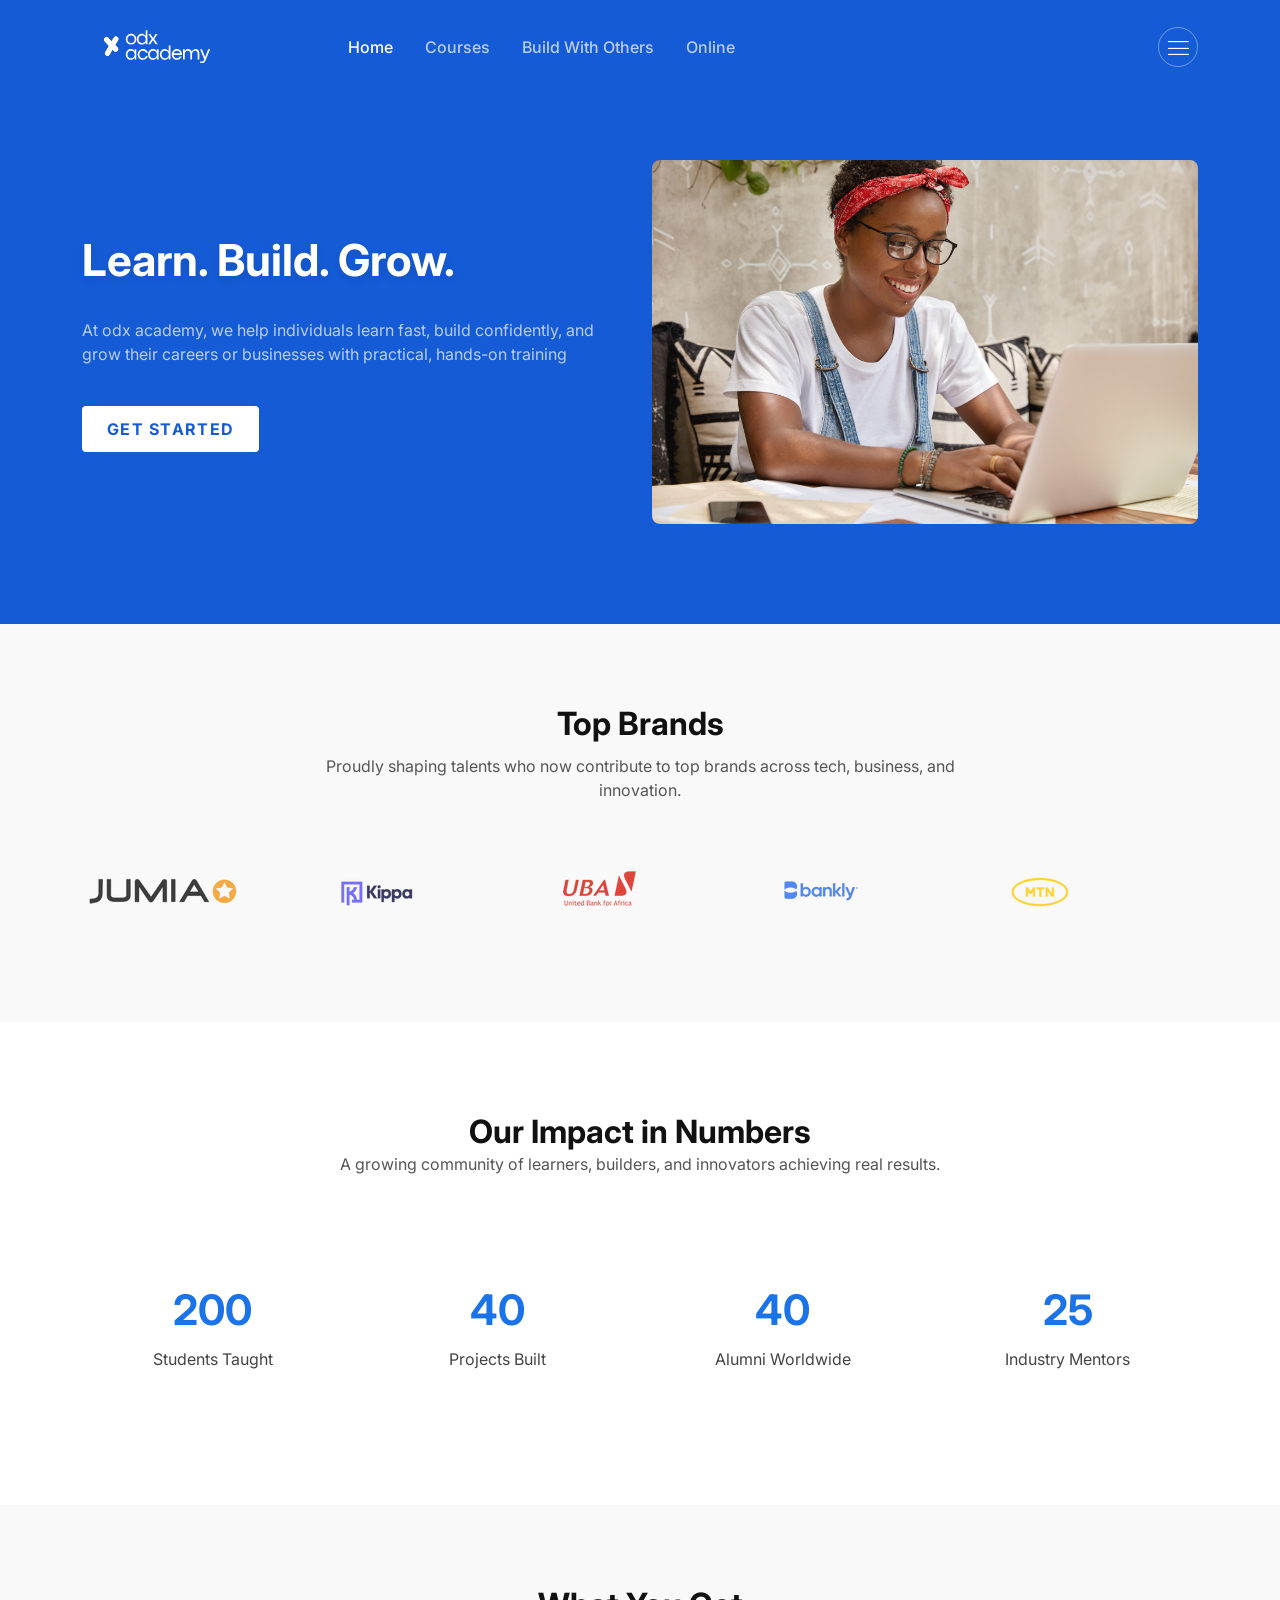
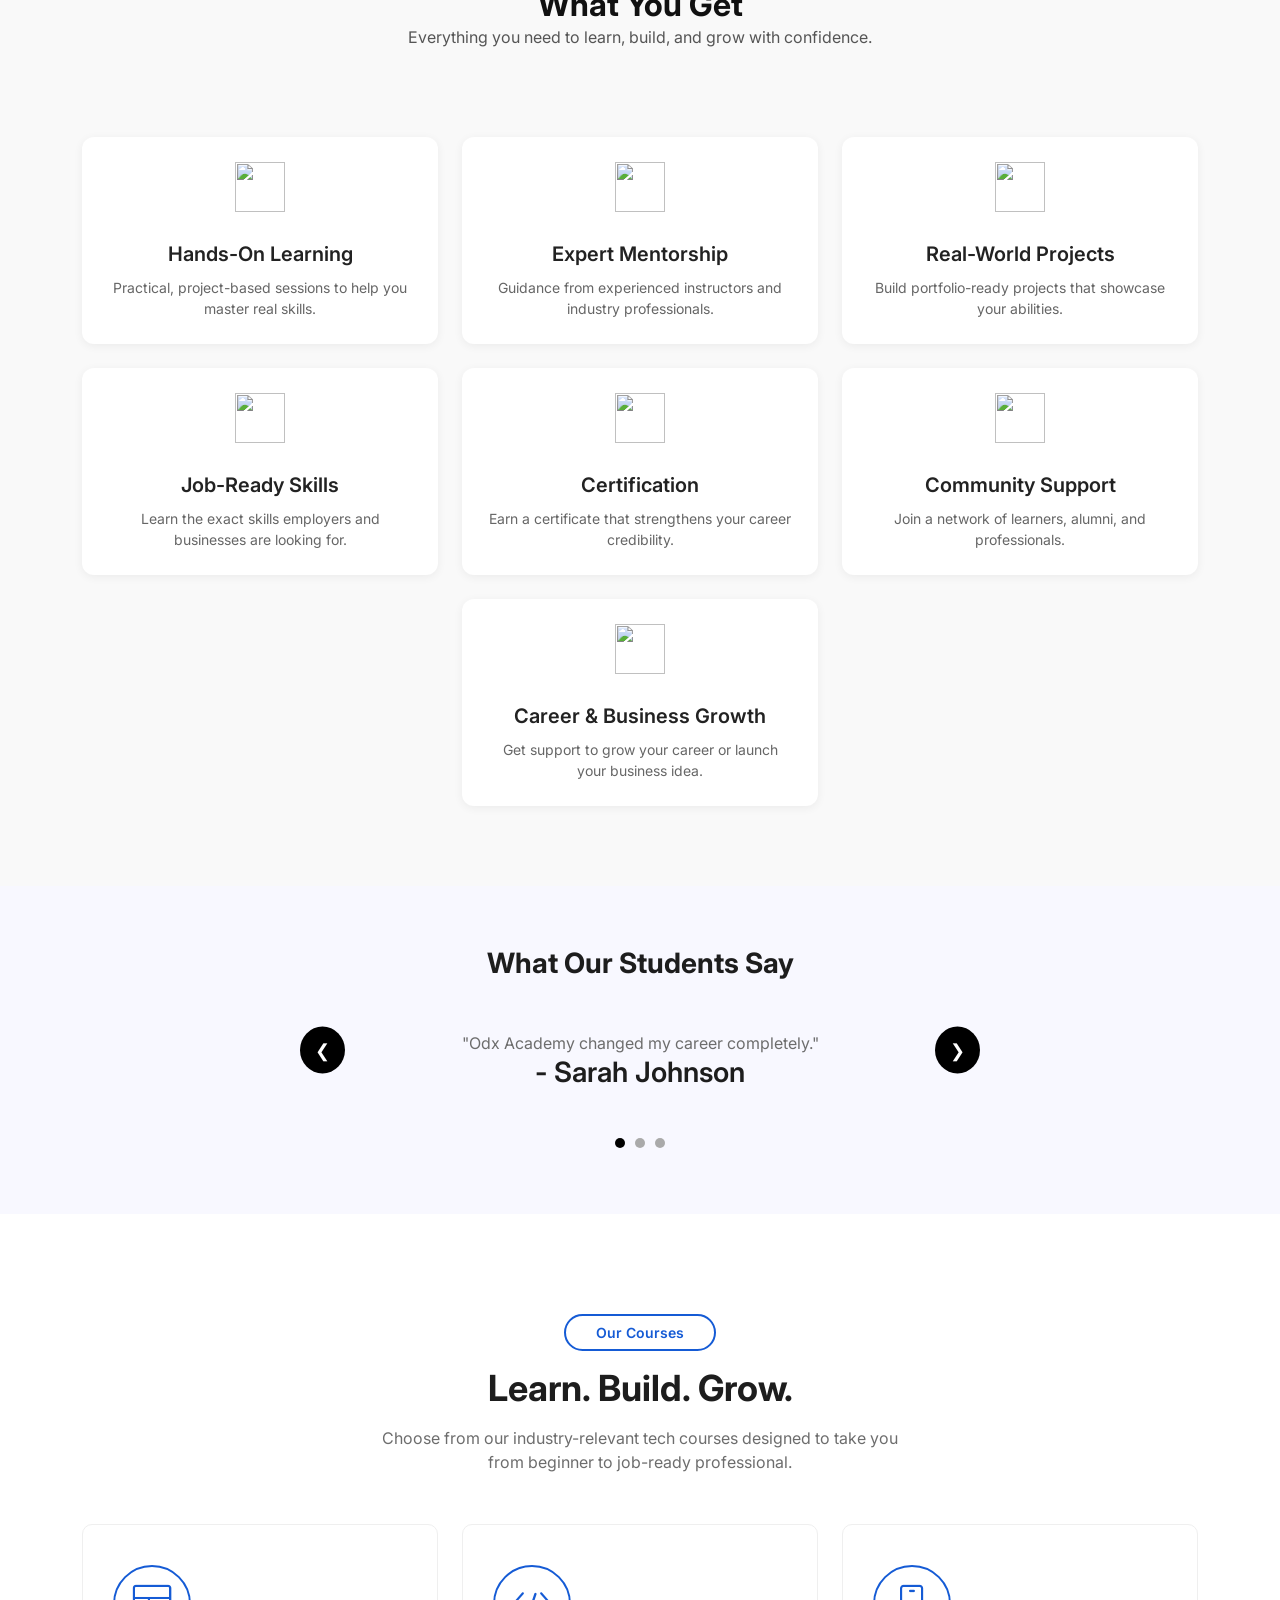
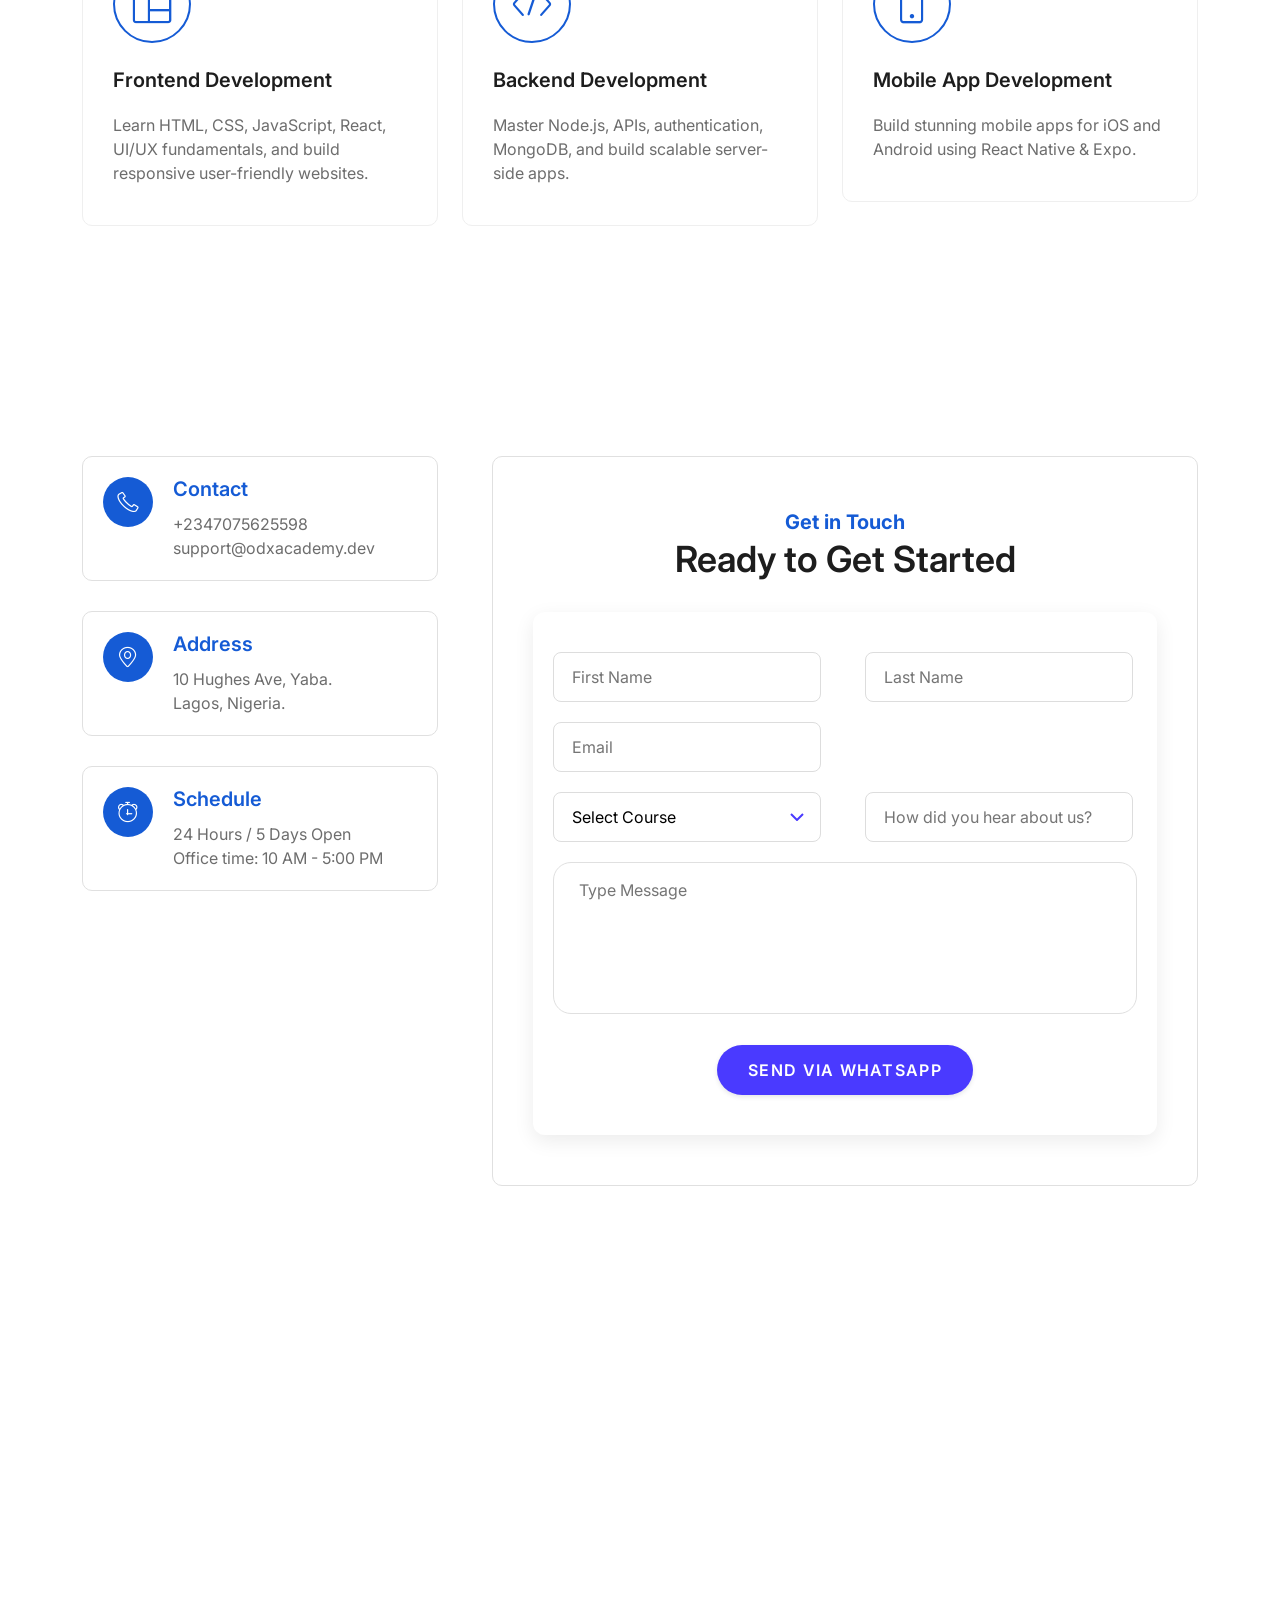
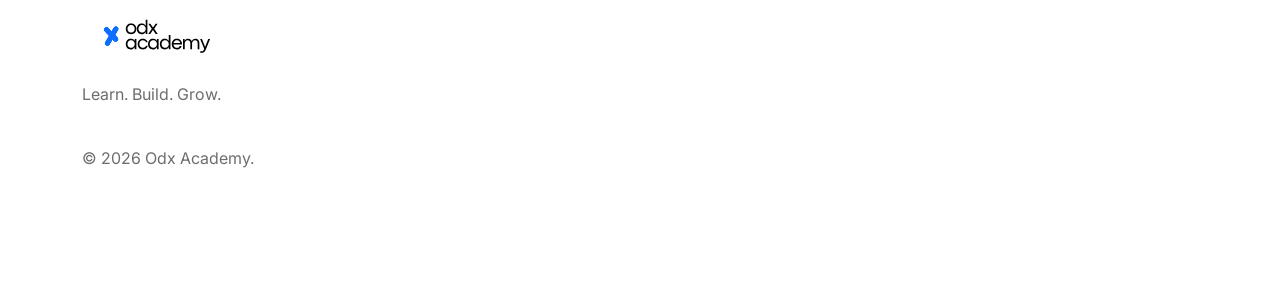
==== index.html @ 71c60cd0 "first" ====
<!DOCTYPE html>
<html lang="en">

<head>
  <!--====== Required meta tags ======-->
  <meta charset="utf-8" />
  <meta http-equiv="x-ua-compatible" content="ie=edge" />
  <meta name="description" content="" />
  <meta name="viewport" content="width=device-width, initial-scale=1, shrink-to-fit=no" />

  <!--====== Title ======-->
  <title>Odx Academy</title>

  <!--====== Favicon Icon ======-->
  <link rel="shortcut icon" href="./assets//images/favicon.svg" type="image/svg" />

  <!--====== Bootstrap css ======-->
  <link rel="stylesheet" href="assets/css/bootstrap.min.css" />

  <!--====== Line Icons css ======-->
  <link rel="stylesheet" href="assets/css/lineicons.css" />

  <!--====== Tiny Slider css ======-->
  <link rel="stylesheet" href="assets/css/tiny-slider.css" />

  <!--====== gLightBox css ======-->
  <link rel="stylesheet" href="assets/css/glightbox.min.css" />

  <link rel="stylesheet" href="style.css" />
    <link rel="stylesheet" href="styletwo.css" />
</head>

<body>

  <!--====== NAVBAR NINE PART START ======-->

  <section class="navbar-area navbar-nine">
    <div class="container">
      <div class="row">
        <div class="col-lg-12">
          <nav class="navbar navbar-expand-lg">
            <a class="navbar-brand" href="index.html">
              <img src="assets/images/white-logo6.svg" alt="Logo" />
            </a>
            <button class="navbar-toggler" type="button" data-bs-toggle="collapse" data-bs-target="#navbarNine"
              aria-controls="navbarNine" aria-expanded="false" aria-label="Toggle navigation">
              <span class="toggler-icon"></span>
              <span class="toggler-icon"></span>
              <span class="toggler-icon"></span>
            </button>

            <div class="collapse navbar-collapse sub-menu-bar" id="navbarNine">
              <ul class="navbar-nav me-auto">
                <li class="nav-item">
                  <a class="page-scroll active" href="#hero-area">Home</a>
                </li>
                <li class="nav-item">
                  <a class="page-scroll" href="#courses">Courses</a>
                </li>

                <li class="nav-item">
                      <a class="single-services link-box" href="buildwithothers.html">Build With Others</a>
                </li>
                <li class="nav-item">
                  <a class="single-services link-box" href="online.html">Online</a>
                </li>
              </ul>
            </div>

            <div class="navbar-btn d-none d-lg-inline-block">
              <a class="menu-bar" href="#side-menu-left"><i class="lni lni-menu"></i></a>
            </div>
          </nav>
          <!-- navbar -->
        </div>
      </div>
      <!-- row -->
    </div>
    <!-- container -->
  </section>

  <!--====== NAVBAR NINE PART ENDS ======-->

  <!--====== SIDEBAR PART START ======-->

  <div class="sidebar-left">
    <div class="sidebar-close">
      <a class="close" href="#close"><i class="lni lni-close"></i></a>
    </div>
    <div class="sidebar-content">
      <div class="sidebar-logo">
        <a href="index.html"><img src="assets/images/academy.svg" alt="Logo" /></a>
      </div>
      <p class="text">At odx academy, we help individuals learn fast, build confidently, and grow their careers or businesses with practical, hands-on training.</p>
      <!-- logo -->
      <div class="sidebar-menu">
        <h5 class="menu-title">Quick Links</h5>
        <ul>
          <li><a href="online.html">Online</a></li>
          <li><a href="#courses">Courses</a></li>
          <li><a href="#contact">Contact Us</a></li>
        </ul>
      </div>
      <!-- menu -->
      <div class="sidebar-social align-items-center justify-content-center">
        <h5 class="social-title">Follow Us On</h5>
        <ul>
          <li>
            <a href="javascript:void(0)"><i class="lni lni-facebook-filled"></i></a>
          </li>
          <li>
            <a href="javascript:void(0)"><i class="lni lni-twitter-original"></i></a>
          </li>
          <li>
            <a href="javascript:void(0)"><i class="lni lni-linkedin-original"></i></a>
          </li>
          <li>
            <a href="javascript:void(0)"><i class="lni lni-youtube"></i></a>
          </li>
        </ul>
      </div>
      <!-- sidebar social -->
    </div>
    <!-- content -->
  </div>
  <div class="overlay-left"></div>

  <!--====== SIDEBAR PART ENDS ======-->

  <!-- Start header Area -->
  <section id="hero-area" class="header-area header-eight">
    <div class="container">
      <div class="row align-items-center">
        <div class="col-lg-6 col-md-12 col-12">
          <div class="header-content">
            <h1>Learn. Build. Grow.</h1>
            <p>
           At odx academy, we help individuals learn fast, build confidently, and grow their careers or businesses with practical, hands-on training
            </p>
            <div class="button">
              <a href="#contact" class="btn primary-btn">Get Started</a>
            </div>
          </div>
        </div>
        <div class="col-lg-6 col-md-12 col-12">
          <div class="header-image">
            <img src="assets/images/header/hero-image.jpg" alt="#" />
          </div>
        </div>
      </div>
    </div>
  </section>
  <!-- End header Area -->

  <!-- Start Companies Section -->
<section id="companies" class="companies-section">
  <div class="container">
    <div class="row justify-content-center">
      <div class="col-xxl-6 col-xl-7 col-lg-8 col-md-9 text-center">
        <h2 class="companies-title">Top Brands</h2>
        <p class="companies-sub">
          Proudly shaping talents who now contribute to top brands across tech, business, and innovation.
        </p>
      </div>
    </div>

    <!-- Logo Slider -->
    <div class="logo-slider">
      <div class="logos-track">
        <img src="/assets/images/brandslogo/JumiaLogo.png" alt="Company 1" />
        <img src="/assets/images/brandslogo/kippapay.png" alt="Company 2" />
        <img src="/assets/images/brandslogo/ubaLogo.png" alt="Company 3" />
        <img src="/assets/images/brandslogo/BanklyLogo.png" alt="Company 4" />
        <img src="/assets/images/brandslogo/mtnLogo.png" alt="Company 5" />
        <img src="/assets/images/brandslogo/shuttlersLogo.png" alt="Company 6" />
        <img src="/assets/images/brandslogo/wakanowLogo.png" alt="Company 7" />

        <!-- Duplicate logos for smooth infinite scrolling -->
        <img src="/assets/images/brandslogo/JumiaLogo.png" alt="Company 1" />
        <img src="/assets/images/brandslogo/kippapay.png" alt="Company 2" />
        <img src="/assets/images/brandslogo/ubaLogo.png" alt="Company 3" />
        <img src="/assets/images/brandslogo/BanklyLogo.png" alt="Company 4" />
        <img src="/assets/images/brandslogo/mtnLogo.png" alt="Company 5" />
        <img src="/assets/images/brandslogo/shuttlersLogo.png" alt="Company 6" />
        <img src="/assets/images/brandslogo/wakanowLogo.png" alt="Company 7" />
      </div>
    </div>
  </div>
</section>
<!-- End Companies Section -->

<!-- Start Statistics Section -->
<section id="statistics" class="stats-section">
  <div class="container">
    <div class="row justify-content-center text-center mb-5">
      <div class="col-lg-8">
        <h2 class="stats-title">Our Impact in Numbers</h2>
        <p class="stats-subtitle">
          A growing community of learners, builders, and innovators achieving real results.
        </p>
      </div>
    </div>

    <div class="row text-center">
      
      <!-- Stat 1 -->
      <div class="col-md-3 col-6 mb-4">
        <div class="stat-box">
          <h3 class="counter" data-target="500">0</h3>
          <p>Students Taught</p>
        </div>
      </div>

      <!-- Stat 2 -->
      <div class="col-md-3 col-6 mb-4">
        <div class="stat-box">
          <h3 class="counter" data-target="80">0</h3>
          <p>Projects Built</p>
        </div>
      </div>

      <!-- Stat 3 -->
      <div class="col-md-3 col-6 mb-4">
        <div class="stat-box">
          <h3 class="counter" data-target="40">0</h3>
          <p>Alumni Worldwide</p>
        </div>
      </div>

      <!-- Stat 4 -->
      <div class="col-md-3 col-6 mb-4">
        <div class="stat-box">
          <h3 class="counter" data-target="25">0</h3>
          <p>Industry Mentors</p>
        </div>
      </div>

    </div>
  </div>
</section>
<!-- End Statistics Section -->



<!-- Start What You Get Section -->
<section id="what-you-get" class="benefits-section">
  <div class="container">
    
    <div class="row text-center mb-5">
      <div class="col-lg-8 mx-auto">
        <h2 class="benefits-title">What You Get</h2>
        <p class="benefits-subtitle">
          Everything you need to learn, build, and grow with confidence.
        </p>
      </div>
    </div>

    <div class="row g-4">

      <!-- Feature 1 -->
      <div class="col-md-6 col-lg-4">
        <div class="benefit-box">
          <span class="benefit-icon">
            <!-- Hands-On Learning Icon -->
            <img src="https://cdn-icons-png.flaticon.com/512/992/992700.png" alt="">
          </span>
          <h4>Hands-On Learning</h4>
          <p>Practical, project-based sessions to help you master real skills.</p>
        </div>
      </div>

      <!-- Feature 2 -->
      <div class="col-md-6 col-lg-4">
        <div class="benefit-box">
          <span class="benefit-icon">
            <!-- Expert Mentorship Icon -->
            <img src="https://cdn-icons-png.flaticon.com/512/2995/2995620.png" alt="">
          </span>
          <h4>Expert Mentorship</h4>
          <p>Guidance from experienced instructors and industry professionals.</p>
        </div>
      </div>

      <!-- Feature 3 -->
      <div class="col-md-6 col-lg-4">
        <div class="benefit-box">
          <span class="benefit-icon">
            <!-- Real-World Projects Icon -->
            <img src="https://cdn-icons-png.flaticon.com/512/1828/1828919.png" alt="">
          </span>
          <h4>Real-World Projects</h4>
          <p>Build portfolio-ready projects that showcase your abilities.</p>
        </div>
      </div>

      <!-- Feature 4 -->
      <div class="col-md-6 col-lg-4">
        <div class="benefit-box">
          <span class="benefit-icon">
            <!-- Job-Ready Skills Icon -->
            <img src="https://cdn-icons-png.flaticon.com/512/190/190411.png" alt="">
          </span>
          <h4>Job-Ready Skills</h4>
          <p>Learn the exact skills employers and businesses are looking for.</p>
        </div>
      </div>

      <!-- Feature 5 -->
      <div class="col-md-6 col-lg-4">
        <div class="benefit-box">
          <span class="benefit-icon">
            <!-- Certification Icon -->
            <img src="https://cdn-icons-png.flaticon.com/512/1828/1828640.png" alt="">
          </span>
          <h4>Certification</h4>
          <p>Earn a certificate that strengthens your career credibility.</p>
        </div>
      </div>

      <!-- Feature 6 -->
      <div class="col-md-6 col-lg-4">
        <div class="benefit-box">
          <span class="benefit-icon">
            <!-- Community Icon -->
            <img src="https://cdn-icons-png.flaticon.com/512/456/456212.png" alt="">
          </span>
          <h4>Community Support</h4>
          <p>Join a network of learners, alumni, and professionals.</p>
        </div>
      </div>

      <!-- Feature 7 -->
      <div class="col-md-6 col-lg-4 mx-auto">
        <div class="benefit-box">
          <span class="benefit-icon">
            <!-- Career Growth Icon -->
            <img src="https://cdn-icons-png.flaticon.com/512/3135/3135715.png" alt="">
          </span>
          <h4>Career & Business Growth</h4>
          <p>Get support to grow your career or launch your business idea.</p>
        </div>
      </div>

    </div>
  </div>
</section>
<!-- End What You Get Section -->


 <!-- your testimonial slider -->
  <section class="testimonials">
    <h2 class="title">What Our Students Say</h2>

    <div class="slider-container">
      <button class="prev">&#10094;</button>

      <div class="slider">
        <div class="slide active">
          <p>"Odx Academy changed my career completely."</p>
          <h3>- Sarah Johnson</h3>
        </div>

        <div class="slide">
          <p>"The mentorship and projects were the best part."</p>
          <h3>- Daniel Ade</h3>
        </div>

        <div class="slide">
          <p>"I launched my business after taking their course."</p>
          <h3>- Maya Tech</h3>
        </div>
      </div>

      <button class="next">&#10095;</button>
    </div>

    <div class="dots"></div>
  </section>



 <!-- ===== Courses Area Start ===== -->
<!-- ===== Courses Area Start ===== -->
<section id="courses" class="services-area services-eight">

  <!-- Section Title -->
  <div class="section-title-five">
    <div class="container">
      <div class="row">
        <div class="col-12">
          <div class="content">
            <h6>Our Courses</h6>
            <h2 class="fw-bold">Learn. Build. Grow.</h2>
            <p>
              Choose from our industry-relevant tech courses designed to take you 
              from beginner to job-ready professional.
            </p>
          </div>
        </div>
      </div>
    </div>
  </div>

  <!-- Course Boxes -->
  <div class="container">
    <div class="row">

      <!-- Frontend Development -->
      <div class="col-lg-4 col-md-6">
        <a href="frontend.html" class="single-services link-box">
          <div class="service-icon">
            <i class="lni lni-layout"></i>
          </div>
          <div class="service-content">
            <h4>Frontend Development</h4>
            <p>
              Learn HTML, CSS, JavaScript, React, UI/UX fundamentals, and build responsive 
              user-friendly websites.
            </p>
          </div>
        </a>
      </div>

      <!-- Backend Development -->
      <div class="col-lg-4 col-md-6">
        <a href="backend.html" class="single-services link-box">
          <div class="service-icon">
            <i class="lni lni-code"></i>
          </div>
          <div class="service-content">
            <h4>Backend Development</h4>
            <p>
              Master Node.js, APIs, authentication, MongoDB, and build scalable server-side apps.
            </p>
          </div>
        </a>
      </div>

      <!-- Mobile Development -->
      <div class="col-lg-4 col-md-6">
        <a href="mobile.html" class="single-services link-box">
          <div class="service-icon">
            <i class="lni lni-mobile"></i>
          </div>
          <div class="service-content">
            <h4>Mobile App Development</h4>
            <p>
              Build stunning mobile apps for iOS and Android using React Native & Expo.
            </p>
          </div>
        </a>
      </div>

    </div>
  </div>

</section>
<!-- ===== Courses Area End ===== -->


  <!-- Start Cta Area -->
  <!-- <section id="call-action" class="call-action">
    <div class="container">
      <div class="row justify-content-center">
        <div class="col-xxl-6 col-xl-7 col-lg-8 col-md-9">
          <div class="inner-content">
            <h2>We love to make perfect <br />solutions for your business</h2>
            <p>
              Why I say old chap that is, spiffing off his nut cor blimey
              guvnords geeza<br />
              bloke knees up bobby, sloshed arse William cack Richard. Bloke
              fanny around chesed of bum bag old lost the pilot say there
              spiffing off his nut.
            </p>
            <div class="light-rounded-buttons">
              <a href="javascript:void(0)" class="btn primary-btn-outline">Get Started</a>
            </div>
          </div>
        </div>
      </div>
    </div>
  </section> -->
  <!-- End Cta Area -->



  <!-- Start Brand Area -->
  <!-- <div id="clients" class="brand-area section"> -->
    <!--======  Start Section Title Five ======-->
    <!-- <div class="section-title-five">
      <div class="container">
        <div class="row">
          <div class="col-12">
            <div class="content">
              <h6>Meet our Clients</h6>
              <h2 class="fw-bold">Our Awesome Clients</h2>
              <p>
                There are many variations of passages of Lorem Ipsum available,
                but the majority have suffered alteration in some form.
              </p>
            </div>
          </div>
        </div>

      </div>
    </div> -->
    <!--======  End Section Title Five ======-->
    <!-- <div class="container">
      <div class="row">
        <div class="col-lg-8 offset-lg-2 col-12">
          <div class="clients-logos">
            <div class="single-image">
              <img src="assets/images/client-logo/graygrids.svg" alt="Brand Logo Images" />
            </div>
            <div class="single-image">
              <img src="assets/images/client-logo/uideck.svg" alt="Brand Logo Images" />
            </div>
            <div class="single-image">
              <img src="assets/images/client-logo/ayroui.svg" alt="Brand Logo Images" />
            </div>
            <div class="single-image">
              <img src="assets/images/client-logo/lineicons.svg" alt="Brand Logo Images" />
            </div>
            <div class="single-image">
              <img src="assets/images/client-logo/tailwindtemplates.svg" alt="Brand Logo Images" />
            </div>
            <div class="single-image">
              <img src="assets/images/client-logo/ecomhtml.svg" alt="Brand Logo Images" />
            </div>
          </div>
        </div>
      </div>
    </div>
  </div> -->
  <!-- End Brand Area -->

  <!-- ========================= contact-section start ========================= -->
  <section id="contact" class="contact-section">
    <div class="container">
      <div class="row">
        <div class="col-xl-4">
          <div class="contact-item-wrapper">
            <div class="row">
              <div class="col-12 col-md-6 col-xl-12">
                <div class="contact-item">
                  <div class="contact-icon">
                    <i class="lni lni-phone"></i>
                  </div>
                  <div class="contact-content">
                    <h4>Contact</h4>
                    <p>+2347075625598</p>
                    <p>support@odxacademy.dev</p>
                  </div>
                </div>
              </div>
              <div class="col-12 col-md-6 col-xl-12">
                <div class="contact-item">
                  <div class="contact-icon">
                    <i class="lni lni-map-marker"></i>
                  </div>
                  <div class="contact-content">
                    <h4>Address</h4>
                    <p>10 Hughes Ave, Yaba.</p>
                    <p>Lagos, Nigeria.</p>
                  </div>
                </div>
              </div>
              <div class="col-12 col-md-6 col-xl-12">
                <div class="contact-item">
                  <div class="contact-icon">
                    <i class="lni lni-alarm-clock"></i>
                  </div>
                  <div class="contact-content">
                    <h4>Schedule</h4>
                    <p>24 Hours / 5 Days Open</p>
                    <p>Office time: 10 AM - 5:00 PM</p>
                  </div>
                </div>
              </div>
            </div>
          </div>
        </div>
        <div class="col-xl-8">
          <div class="contact-form-wrapper">
            <div class="row">
              <div class="col-xl-10 col-lg-8 mx-auto">
                <div class="section-title text-center">
                  <span> Get in Touch </span>
                  <h2>
                    Ready to Get Started
                  </h2>
                </div>
              </div>
            </div>

 <form id="contactForm" class="contact-form">
  <div class="row">
    <div class="col-md-6">
      <input type="text" name="first_name" id="first_name" placeholder="First Name" required />
    </div>
    <div class="col-md-6">
      <input type="text" name="last_name" id="last_name" placeholder="Last Name" required />
    </div>
  </div>
  <div class="row">
    <div class="col-md-6">
      <input type="email" name="email" id="email" placeholder="Email" required />
    </div>
  </div>
  <div class="row">
  </div>
  <div class="row">
    <div class="col-md-6">
      <select name="course" id="course" required>
        <option value="">Select Course</option>
        <option value="frontend">Frontend Development</option>
        <option value="backend">Backend Development</option>
        <option value="mobile">Mobile App Development</option>
        <option value="online">Learn Online</option>
        <option value="collaboration">Build With Others</option>
      </select>
    </div>
    <div class="col-md-6">
      <input type="text" name="referral" id="referral" placeholder="How did you hear about us?" />
    </div>
  </div>
  <div class="row">
  
  </div>
  <div class="row">
    <div class="col-12">
      <textarea name="message" id="message" placeholder="Type Message" rows="5"></textarea>
    </div>
  </div>

  <div class="row">
    <div class="col-12 text-center">
      <button type="submit" class="btn primary-btn rounded-full">Send via WhatsApp</button>
    </div>
  </div>
</form>


          </div>
        </div>
      </div>
    </div>
  </section>
  <!-- ========================= contact-section end ========================= -->

  <!-- ========================= map-section end ========================= -->
 <section class="map-section map-style-9">
  <div class="map-container">
    <iframe 
      src="https://www.google.com/maps/embed?pb=!1m18!1m12!1m3!1d3964.176830542339!2d3.3746586750302288!3d6.499284723444194!2m3!1f0!2f0!3f0!3m2!1i1024!2i768!4f13.1!3m3!1m2!1s0x103b8c61a31f6fa7%3A0x57dd0a998d850122!2s10%20Hughes%20Ave%2C%20Yaba%2C%20Lagos%20100001%2C%20Lagos!5e0!3m2!1sen!2sng!4v1765451262742!5m2!1sen!2sng"
       width="600" height="450"
       style="border:0;" 
       allowfullscreen="" 
       loading="lazy" 
       referrerpolicy="no-referrer-when-downgrade" 
      style="border:0; height:500px; width:100%;" 
      allowfullscreen="" 
      loading="lazy">
    </iframe>
  </div>
</section>

  <!-- ========================= map-section end ========================= -->

  <!-- Start Footer Area -->
  <footer class="footer-area footer-eleven">
    <!-- Start Footer Top -->
    <div class="footer-top">
      <div class="container">
        <div class="inner-content">
          <div class="row">
            <div class="col-lg-4 col-md-6 col-12">
              <!-- Single Widget -->
              <div class="footer-widget f-about">
                <div class="logo">
                  <a href="index.html">
                    <img src="assets/images/academy.svg" alt="#" class="img-fluid" />
                  </a>
                </div>
                <p>
                  Learn. Build. Grow.
                </p>
                <p class="copyright-text">
                  <span>© 2026 Odx Academy.</span>
                  <a href="javascript:void(0)" rel="nofollow"> </a>
                </p>
              </div>
              <!-- End Single Widget -->
            </div>
            <div class="col-lg-2 col-md-6 col-12">
              <!-- Single Widget -->
              <div class="footer-widget f-link">
                <!-- <h5>Solutions</h5>
                <ul>
                  <li><a href="javascript:void(0)">Marketing</a></li>
                  <li><a href="javascript:void(0)">Analytics</a></li>
                  <li><a href="javascript:void(0)">Commerce</a></li>
                  <li><a href="javascript:void(0)">Insights</a></li>
                </ul>
              </div> -->
              <!-- End Single Widget -->
            </div>
            <div class="col-lg-2 col-md-6 col-12">
              <!-- Single Widget -->
              <!-- <div class="footer-widget f-link">
                <h5>Support</h5>
                <ul>
                  <li><a href="javascript:void(0)">Pricing</a></li>
                  <li><a href="javascript:void(0)">Documentation</a></li>
                  <li><a href="javascript:void(0)">Guides</a></li>
                  <li><a href="javascript:void(0)">API Status</a></li>
                </ul>
              </div> -->
              <!-- End Single Widget -->
            </div>
            <div class="col-lg-4 col-md-6 col-12">
             
            </div>
          </div>
        </div>
      </div>
    </div>
    <!--/ End Footer Top -->
  </footer>
  <!--/ End Footer Area -->


  <a href="#" class="scroll-top btn-hover">
    <i class="lni lni-chevron-up"></i>
  </a>

  <!--====== js ======-->
  <script src="assets/js/bootstrap.bundle.min.js"></script>
  <script src="assets/js/glightbox.min.js"></script>
  <script src="assets/js/main.js"></script>
  <script src="assets/js/tiny-slider.js"></script>

  <script>

    //===== close navbar-collapse when a  clicked
    let navbarTogglerNine = document.querySelector(
      ".navbar-nine .navbar-toggler"
    );
    navbarTogglerNine.addEventListener("click", function () {
      navbarTogglerNine.classList.toggle("active");
    });

    // ==== left sidebar toggle
    let sidebarLeft = document.querySelector(".sidebar-left");
    let overlayLeft = document.querySelector(".overlay-left");
    let sidebarClose = document.querySelector(".sidebar-close .close");

    overlayLeft.addEventListener("click", function () {
      sidebarLeft.classList.toggle("open");
      overlayLeft.classList.toggle("open");
    });
    sidebarClose.addEventListener("click", function () {
      sidebarLeft.classList.remove("open");
      overlayLeft.classList.remove("open");
    });

    // ===== navbar nine sideMenu
    let sideMenuLeftNine = document.querySelector(".navbar-nine .menu-bar");

    sideMenuLeftNine.addEventListener("click", function () {
      sidebarLeft.classList.add("open");
      overlayLeft.classList.add("open");
    });

    //========= glightbox
    GLightbox({
      'href': 'https://www.youtube.com/watch?v=r44RKWyfcFw&fbclid=IwAR21beSJORalzmzokxDRcGfkZA1AtRTE__l5N4r09HcGS5Y6vOluyouM9EM',
      'type': 'video',
      'source': 'youtube', //vimeo, youtube or local
      'width': 900,
      'autoplayVideos': true,
    });

  </script>

  <script>
  const counters = document.querySelectorAll('.counter');
  const speed = 100; // lower = faster

  const startCounting = () => {
    counters.forEach(counter => {
      const updateCount = () => {
        const target = +counter.getAttribute('data-target');
        const count = +counter.innerText;

        const increment = target / speed;

        if (count < target) {
          counter.innerText = Math.ceil(count + increment);
          setTimeout(updateCount, 30);
        } else {
          counter.innerText = target;
        }
      };
      updateCount();
    });
  };

  // Trigger when visible
  const statsSection = document.querySelector('#statistics');
  let started = false;

  window.addEventListener('scroll', () => {
    const sectionTop = statsSection.getBoundingClientRect().top;
    const screenHeight = window.innerHeight;

    if (sectionTop < screenHeight && !started) {
      started = true;
      startCounting();
    }
  });
</script>

  <script>
    const slides = document.querySelectorAll(".slide");
    const prevBtn = document.querySelector(".prev");
    const nextBtn = document.querySelector(".next");
    const dotsContainer = document.querySelector(".dots");

    let index = 0;

    // Create dots dynamically
    slides.forEach((_, i) => {
      const dot = document.createElement("span");
      dot.dataset.id = i;
      if (i === 0) dot.classList.add("active-dot");
      dotsContainer.appendChild(dot);
    });

    const dots = document.querySelectorAll(".dots span");

    function showSlide(i) {
      slides.forEach(slide => slide.classList.remove("active"));
      dots.forEach(dot => dot.classList.remove("active-dot"));

      slides[i].classList.add("active");
      dots[i].classList.add("active-dot");
    }

    nextBtn.addEventListener("click", () => {
      index = (index + 1) % slides.length;
      showSlide(index);
    });

    prevBtn.addEventListener("click", () => {
      index = (index - 1 + slides.length) % slides.length;
      showSlide(index);
    });

    dots.forEach(dot => {
      dot.addEventListener("click", () => {
        index = Number(dot.dataset.id);
        showSlide(index);
      });
    });

    setInterval(() => {
      index = (index + 1) % slides.length;
      showSlide(index);
    }, 3000);
  </script>


<script>
  const form = document.getElementById("contactForm");
  const whatsappNumber = "+2347075625598"; // replace with your WhatsApp number with country code

  form.addEventListener("submit", function (e) {
    e.preventDefault(); // prevent normal form submission

    // Get form values
    const firstName = document.getElementById("first_name").value;
    const lastName = document.getElementById("last_name").value;
    const email = document.getElementById("email").value;
    const course = document.getElementById("course").value;
    const referral = document.getElementById("referral").value;
    const message = document.getElementById("message").value;

    // Create message
    let text = `*New Contact Form Submission*%0A`;
    text += `*Name:* ${firstName} ${lastName}%0A`;
    text += `*Email:* ${email}%0A`;
    text += `*Course:* ${course}%0A`;
    if(referral) text += `*Referral:* ${referral}%0A`;
    text += `*Message:* ${message}`;

    // Open WhatsApp
    const url = `https://wa.me/${whatsappNumber}?text=${text}`;
    window.open(url, "_blank");
  });
</script>


</body>

</html>
---- assets/css/tiny-slider.css ----
.tns-outer{padding:0 !important}.tns-outer [hidden]{display:none !important}.tns-outer [aria-controls],.tns-outer [data-action]{cursor:pointer}.tns-slider{-webkit-transition:all 0s;-moz-transition:all 0s;transition:all 0s}.tns-slider>.tns-item{-webkit-box-sizing:border-box;-moz-box-sizing:border-box;box-sizing:border-box}.tns-horizontal.tns-subpixel{white-space:nowrap}.tns-horizontal.tns-subpixel>.tns-item{display:inline-block;vertical-align:top;white-space:normal}.tns-horizontal.tns-no-subpixel:after{content:'';display:table;clear:both}.tns-horizontal.tns-no-subpixel>.tns-item{float:left}.tns-horizontal.tns-carousel.tns-no-subpixel>.tns-item{margin-right:-100%}.tns-no-calc{position:relative;left:0}.tns-gallery{position:relative;left:0;min-height:1px}.tns-gallery>.tns-item{position:absolute;left:-100%;-webkit-transition:transform 0s, opacity 0s;-moz-transition:transform 0s, opacity 0s;transition:transform 0s, opacity 0s}.tns-gallery>.tns-slide-active{position:relative;left:auto !important}.tns-gallery>.tns-moving{-webkit-transition:all 0.25s;-moz-transition:all 0.25s;transition:all 0.25s}.tns-autowidth{display:inline-block}.tns-lazy-img{-webkit-transition:opacity 0.6s;-moz-transition:opacity 0.6s;transition:opacity 0.6s;opacity:0.6}.tns-lazy-img.tns-complete{opacity:1}.tns-ah{-webkit-transition:height 0s;-moz-transition:height 0s;transition:height 0s}.tns-ovh{overflow:hidden}.tns-visually-hidden{position:absolute;left:-10000em}.tns-transparent{opacity:0;visibility:hidden}.tns-fadeIn{opacity:1;filter:alpha(opacity=100);z-index:0}.tns-normal,.tns-fadeOut{opacity:0;filter:alpha(opacity=0);z-index:-1}.tns-vpfix{white-space:nowrap}.tns-vpfix>div,.tns-vpfix>li{display:inline-block}.tns-t-subp2{margin:0 auto;width:310px;position:relative;height:10px;overflow:hidden}.tns-t-ct{width:2333.3333333%;width:-webkit-calc(100% * 70 / 3);width:-moz-calc(100% * 70 / 3);width:calc(100% * 70 / 3);position:absolute;right:0}.tns-t-ct:after{content:'';display:table;clear:both}.tns-t-ct>div{width:1.4285714%;width:-webkit-calc(100% / 70);width:-moz-calc(100% / 70);width:calc(100% / 70);height:10px;float:left}

/*# sourceMappingURL=sourcemaps/tiny-slider.css.map */
---- style.css ----
@import url("https://fonts.googleapis.com/css2?family=Inter:wght@200;300;400;500;600;700;800;900&display=swap");
/*===========================
  COMMON css 
===========================*/
:root {
  --font-family: "Inter", sans-serif;
  --primary: #155bd5;
  --primary-dark: #1c3ab6;
  --primary-light: #e2f1ff;
  --accent: #00d4d7;
  --accent-dark: #00bac1;
  --accent-light: #dff9f8;
  --success: #13d527;
  --success-dark: #00ae11;
  --success-light: #eafbe7;
  --secondary: #8f15d5;
  --secondary-dark: #6013c7;
  --secondary-light: #f4e5fa;
  --info: #15b2d5;
  --info-dark: #0f8ca8;
  --info-light: #e0f5fa;
  --caution: #dbbb25;
  --caution-dark: #d58f15;
  --caution-light: #fbf9e4;
  --error: #e6185e;
  --error-dark: #bf1257;
  --error-light: #fce4eb;
  --black: #1d1d1d;
  --dark-1: #2d2d2d;
  --dark-2: #4d4d4d;
  --dark-3: #6d6d6d;
  --gray-1: #8d8d8d;
  --gray-2: #adadad;
  --gray-3: #cdcdcd;
  --gray-4: #e0e0e0;
  --light-1: #efefef;
  --light-2: #f5f5f5;
  --light-3: #fafafa;
  --white: #ffffff;
  --gradient-1: linear-gradient(180deg, #155bd5 0%, #1c3ab6 100%);
  --gradient-2: linear-gradient(180deg, #155bd5 13.02%, #00d4d7 85.42%);
  --gradient-3: linear-gradient(180deg, #155bd5 0%, #8f15d5 100%);
  --gradient-4: linear-gradient(180deg, #155bd5 0%, #13d527 100%);
  --gradient-5: linear-gradient(180deg, #155bd5 0%, #15bbd5 100%);
  --gradient-6: linear-gradient(180deg, #155bd5 0%, #dbbb25 100%);
  --gradient-7: linear-gradient(180deg, #155bd5 0%, #e6185e 100%);
  --gradient-8: linear-gradient(180deg, #1c3ab6 0%, #00bac1 100%);
  --gradient-9: linear-gradient(180deg, #00d4d7 13.02%, #155bd5 85.42%);
  --shadow-1: 0px 0px 1px rgba(40, 41, 61, 0.08),
    0px 0.5px 2px rgba(96, 97, 112, 0.16);
  --shadow-2: 0px 0px 1px rgba(40, 41, 61, 0.04),
    0px 2px 4px rgba(96, 97, 112, 0.16);
  --shadow-3: 0px 0px 2px rgba(40, 41, 61, 0.04),
    0px 4px 8px rgba(96, 97, 112, 0.16);
  --shadow-4: 0px 2px 4px rgba(40, 41, 61, 0.04),
    0px 8px 16px rgba(96, 97, 112, 0.16);
  --shadow-5: 0px 2px 8px rgba(40, 41, 61, 0.04),
    0px 16px 24px rgba(96, 97, 112, 0.16);
  --shadow-6: 0px 2px 8px rgba(40, 41, 61, 0.08),
    0px 20px 32px rgba(96, 97, 112, 0.24);
}

body {
  font-family: var(--font-family);
  color: var(--black);
  font-size: 16px;
}
@media (max-width: 991px) {
  body {
    font-size: 14px;
  }
}

img {
  max-width: 100%;
}

a {
  display: inline-block;
}

a,
button,
a:hover,
a:focus,
input:focus,
textarea:focus,
button:focus {
  text-decoration: none;
  outline: none;
}

ul,
ol {
  margin: 0px;
  padding: 0px;
  list-style-type: none;
}

h1,
h2,
h3,
h4,
h5,
h6 {
  font-weight: 600;
  color: var(--black);
  margin: 0px;
}

h1,
.h1 {
  font-size: 2.75em;
  line-height: 1.25;
}

h2,
.h2 {
  font-size: 2.25em;
  line-height: 1.25;
}

h3,
.h3 {
  font-size: 1.75em;
  line-height: 1.25;
}

h4,
.h4 {
  font-size: 1.5em;
  line-height: 1.25;
}

h5,
.h5 {
  font-size: 1.25em;
  line-height: 1.25;
}

h6,
.h6 {
  font-size: 0.875em;
  line-height: 1.25;
}

.display-1 {
  font-size: 5.5em;
  line-height: 1.25;
}

.display-2 {
  font-size: 4.75em;
  line-height: 1.25;
}

.display-3 {
  font-size: 4em;
  line-height: 1.25;
}

.display-4 {
  font-size: 3.25em;
  line-height: 1.25;
}

p {
  font-size: 1em;
  font-weight: 400;
  line-height: 1.5;
  color: var(--dark-3);
  margin: 0px;
}

.text-small {
  font-size: 0.875em;
  line-height: 1.5;
}

.text-lg {
  font-size: 1.15em;
  line-height: 1.5;
}

.bg_cover {
  background-repeat: no-repeat;
  background-size: cover;
  background-position: center;
}

@media (max-width: 767px) {
  .container {
    padding-left: 20px;
    padding-right: 20px;
  }
}

.btn {
  font-weight: bold;
  font-size: 16px;
  line-height: 20px;
  text-align: center;
  letter-spacing: 0.08em;
  text-transform: uppercase;
  padding: 12px 24px;
  border-radius: 4px;
  border: 1px solid transparent;
}
.btn:hover {
  color: inherit;
}
.btn:focus {
  box-shadow: none;
  outline: none;
}
.btn.btn-lg {
  font-size: 1.15em;
  padding: 16px 24px;
}
.btn.btn-sm {
  padding: 8px 16px;
}
.btn.square {
  border-radius: 0px;
}
.btn.semi-rounded {
  border-radius: 12px;
}
.btn.rounded-full {
  border-radius: 50px;
}
.btn.icon-left span,
.btn.icon-left i {
  margin-right: 8px;
}
.btn.icon-right span,
.btn.icon-right i {
  margin-left: 8px;
}
.btn.icon-btn {
  width: 48px;
  height: 48px;
  padding: 0;
  line-height: 48px;
}
.btn.icon-btn.btn-lg {
  width: 56px;
  height: 56px;
  line-height: 56px;
}
.btn.icon-btn.btn-sm {
  width: 40px;
  height: 40px;
  line-height: 40px;
}


/* ===== Buttons Css ===== */
.primary-btn {
  background: var(--primary);
  color: var(--white);
  box-shadow: var(--shadow-2);
}
.active.primary-btn, .primary-btn:hover, .primary-btn:focus {
  background: var(--primary-dark);
  color: var(--white);
  box-shadow: var(--shadow-4);
}
.deactive.primary-btn {
  background: var(--gray-4);
  color: var(--dark-3);
  pointer-events: none;
}

.primary-btn-outline {
  border-color: var(--primary);
  color: var(--primary);
}
.active.primary-btn-outline, .primary-btn-outline:hover, .primary-btn-outline:focus {
  background: var(--primary-dark);
  color: var(--white);
}
.deactive.primary-btn-outline {
  color: var(--dark-3);
  border-color: var(--gray-4);
  pointer-events: none;
}


/* One Click Scrool Top Button*/
.scroll-top {
  width: 45px;
  height: 45px;
  line-height: 45px;
  background: var(--primary);
  display: -webkit-box;
  display: -ms-flexbox;
  display: flex;
  -webkit-box-pack: center;
      -ms-flex-pack: center;
          justify-content: center;
  -webkit-box-align: center;
      -ms-flex-align: center;
          align-items: center;
  font-size: 14px;
  color: #fff !important;
  border-radius: 0;
  position: fixed;
  bottom: 30px;
  right: 30px;
  z-index: 9;
  cursor: pointer;
  -webkit-transition: all .3s ease-out 0s;
  transition: all .3s ease-out 0s;
  border-radius: 5px;
}

.scroll-top:hover {
  -webkit-box-shadow: 0 1rem 3rem rgba(35, 38, 45, 0.15) !important;
  box-shadow: 0 1rem 3rem rgba(35, 38, 45, 0.15) !important;
  -webkit-transform: translate3d(0, -5px, 0);
  transform: translate3d(0, -5px, 0);
  background-color: var(--dark-1);
}

/*===========================
  Section Title Five CSS
===========================*/
.section-title-five {
  text-align: center;
  max-width: 550px;
  margin: auto;
  margin-bottom: 50px;
  position: relative;
  z-index: 5;
}
@media only screen and (min-width: 768px) and (max-width: 991px) {
  .section-title-five {
    margin-bottom: 45px;
  }
}
@media (max-width: 767px) {
  .section-title-five {
    margin-bottom: 35px;
  }
}
.section-title-five h6 {
  font-weight: 600;
  display: inline-block;
  margin-bottom: 15px;
  color: var(--primary);
  border: 2px solid var(--primary);
  border-radius: 30px;
  padding: 8px 30px;
}
.section-title-five h2 {
  margin-bottom: 15px;
}
@media only screen and (min-width: 768px) and (max-width: 991px) {
  .section-title-five h2 {
    font-size: 2rem;
    line-height: 2.8rem;
  }
}
@media (max-width: 767px) {
  .section-title-five h2 {
    font-size: 1.5rem;
    line-height: 1.9rem;
  }
}
.section-title-five p {
  color: var(--dark-3);
}

.made-in-ayroui{
  position: fixed;
  left: 5px;
  bottom: 5px;
  z-index: 999;
  -webkit-transition: all 0.4s ease;
  -moz-transition: all 0.4s ease;
  transition: all 0.4s ease;
}
.made-in-ayroui:hover{
  transform: translateY(-5px);
}


/*===========================
  NAVBAR css 
===========================*/
.navbar-toggler:focus {
  box-shadow: none;
}

.mb-100 {
  margin-bottom: 100px;
}

/*===== NAVBAR NINE =====*/
.navbar-area.navbar-nine {
  background: var(--primary);
  padding: 10px 0;
  position: absolute;
  left: 0;
  top: 0;
  width: 100%;
  z-index: 9;
}
.sticky {
  position: fixed !important;
  z-index:99 !important;
  -webkit-transition: all 0.3s ease-out 0s;
  transition: all 0.3s ease-out 0s;
  top: 0;
  width: 100%;
}
@media only screen and (min-width: 768px) and (max-width: 991px), (max-width: 767px) {
  .navbar-area.navbar-nine {
    padding: 10px 0;
  }
}
.navbar-area.navbar-nine .navbar-brand {
  margin: 0;
}
.navbar-area.navbar-nine .navbar {
  position: relative;
  padding: 0;
}
.navbar-area.navbar-nine .navbar .navbar-toggler .toggler-icon {
  width: 30px;
  height: 2px;
  background-color: var(--white);
  margin: 5px 0;
  display: block;
  position: relative;
  -webkit-transition: all 0.3s ease-out 0s;
  -moz-transition: all 0.3s ease-out 0s;
  -ms-transition: all 0.3s ease-out 0s;
  -o-transition: all 0.3s ease-out 0s;
  transition: all 0.3s ease-out 0s;
}
.navbar-area.navbar-nine .navbar .navbar-toggler.active .toggler-icon:nth-of-type(1) {
  -webkit-transform: rotate(45deg);
  -moz-transform: rotate(45deg);
  -ms-transform: rotate(45deg);
  -o-transform: rotate(45deg);
  transform: rotate(45deg);
  top: 7px;
}
.navbar-area.navbar-nine .navbar .navbar-toggler.active .toggler-icon:nth-of-type(2) {
  opacity: 0;
}
.navbar-area.navbar-nine .navbar .navbar-toggler.active .toggler-icon:nth-of-type(3) {
  -webkit-transform: rotate(135deg);
  -moz-transform: rotate(135deg);
  -ms-transform: rotate(135deg);
  -o-transform: rotate(135deg);
  transform: rotate(135deg);
  top: -7px;
}
@media only screen and (min-width: 768px) and (max-width: 991px), (max-width: 767px) {
  .navbar-area.navbar-nine .navbar .navbar-collapse {
    position: absolute;
    top: 116%;
    left: 0;
    width: 100%;
    background-color: var(--primary);
    z-index: 8;
    padding: 10px 16px;
  }
}
@media only screen and (min-width: 1200px) and (max-width: 1399px), only screen and (min-width: 1400px) {
  .navbar-area.navbar-nine .navbar .navbar-nav {
    margin-left: 80px;
  }
}
@media only screen and (min-width: 768px) and (max-width: 991px), (max-width: 767px) {
  .navbar-area.navbar-nine .navbar .navbar-nav {
    margin-right: 0;
  }
}
.navbar-area.navbar-nine .navbar .navbar-nav .nav-item {
  position: relative;
}
.navbar-area.navbar-nine .navbar .navbar-nav .nav-item a {
  display: flex;
  align-items: center;
  padding: 11px 16px;
  color: var(--white);
  text-transform: capitalize;
  position: relative;
  border-radius: 5px;
  font-weight: 500;
  -webkit-transition: all 0.3s ease-out 0s;
  -moz-transition: all 0.3s ease-out 0s;
  -ms-transition: all 0.3s ease-out 0s;
  -o-transition: all 0.3s ease-out 0s;
  transition: all 0.3s ease-out 0s;
  margin: 14px 0;
  opacity: 0.7;
}
.navbar-area.navbar-nine .navbar .navbar-nav .nav-item a:hover {
  opacity: 1;
}
@media only screen and (min-width: 768px) and (max-width: 991px), (max-width: 767px) {
  .navbar-area.navbar-nine .navbar .navbar-nav .nav-item a {
    padding: 10px 0;
    display: block;
    border: 0;
    margin: 0;
  }
}
.navbar-area.navbar-nine .navbar .navbar-nav .nav-item a.active {
  opacity: 1;
}
.navbar-area.navbar-nine .navbar .navbar-nav .nav-item a i {
  font-size: 12px;
  font-weight: 700;
  padding-left: 7px;
  -webkit-transition: all 0.3s ease-out 0s;
  -moz-transition: all 0.3s ease-out 0s;
  -ms-transition: all 0.3s ease-out 0s;
  -o-transition: all 0.3s ease-out 0s;
  transition: all 0.3s ease-out 0s;
}
@media only screen and (min-width: 768px) and (max-width: 991px), (max-width: 767px) {
  .navbar-area.navbar-nine .navbar .navbar-nav .nav-item a i {
    position: relative;
    top: -5px;
  }
}
.navbar-area.navbar-nine .navbar .navbar-nav .nav-item .sub-menu {
  position: absolute;
  left: 0;
  top: 130%;
  width: 230px;
  background-color: var(--white);
  border-radius: 5px;
  opacity: 0;
  visibility: hidden;
  -webkit-transition: all 0.3s ease-out 0s;
  -moz-transition: all 0.3s ease-out 0s;
  -ms-transition: all 0.3s ease-out 0s;
  -o-transition: all 0.3s ease-out 0s;
  transition: all 0.3s ease-out 0s;
  z-index: 99;
  box-shadow: 0 2px 6px 0 rgba(0, 0, 0, 0.16);
  padding: 10px;
}
@media only screen and (min-width: 768px) and (max-width: 991px), (max-width: 767px) {
  .navbar-area.navbar-nine .navbar .navbar-nav .nav-item .sub-menu {
    position: relative !important;
    width: 100% !important;
    left: 0 !important;
    top: auto !important;
    opacity: 1 !important;
    visibility: visible !important;
    right: auto;
    -webkit-transform: translateX(0%);
    -moz-transform: translateX(0%);
    -ms-transform: translateX(0%);
    -o-transform: translateX(0%);
    transform: translateX(0%);
    -webkit-transition: all none ease-out 0s;
    -moz-transition: all none ease-out 0s;
    -ms-transition: all none ease-out 0s;
    -o-transition: all none ease-out 0s;
    transition: all none ease-out 0s;
    box-shadow: none;
    text-align: left;
    border-top: 0;
    height: 0;
  }
}
.navbar-area.navbar-nine .navbar .navbar-nav .nav-item .sub-menu.collapse:not(.show) {
  height: auto;
  display: block;
}
@media only screen and (min-width: 768px) and (max-width: 991px), (max-width: 767px) {
  .navbar-area.navbar-nine .navbar .navbar-nav .nav-item .sub-menu.collapse:not(.show) {
    height: 0;
    display: none;
  }
}
@media only screen and (min-width: 768px) and (max-width: 991px), (max-width: 767px) {
  .navbar-area.navbar-nine .navbar .navbar-nav .nav-item .sub-menu.show {
    height: auto;
  }
}
.navbar-area.navbar-nine .navbar .navbar-nav .nav-item .sub-menu li {
  position: relative;
}
.navbar-area.navbar-nine .navbar .navbar-nav .nav-item .sub-menu li .sub-nav-toggler {
  color: var(--black);
  -webkit-transition: all 0.3s ease-out 0s;
  -moz-transition: all 0.3s ease-out 0s;
  -ms-transition: all 0.3s ease-out 0s;
  -o-transition: all 0.3s ease-out 0s;
  transition: all 0.3s ease-out 0s;
}
.navbar-area.navbar-nine .navbar .navbar-nav .nav-item .sub-menu li a {
  display: flex;
  align-items: center;
  justify-content: space-between;
  padding: 8px 16px;
  position: relative;
  color: var(--dark-2);
  -webkit-transition: all 0.3s ease-out 0s;
  -moz-transition: all 0.3s ease-out 0s;
  -ms-transition: all 0.3s ease-out 0s;
  -o-transition: all 0.3s ease-out 0s;
  transition: all 0.3s ease-out 0s;
  border-radius: 0;
  margin: 0 0;
  z-index: 5;
  opacity: 1;
}
.navbar-area.navbar-nine .navbar .navbar-nav .nav-item .sub-menu li a i {
  font-weight: 700;
  font-size: 12px;
}
@media only screen and (min-width: 768px) and (max-width: 991px), (max-width: 767px) {
  .navbar-area.navbar-nine .navbar .navbar-nav .nav-item .sub-menu li a i {
    display: none;
  }
}
.navbar-area.navbar-nine .navbar .navbar-nav .nav-item .sub-menu li a .sub-nav-toggler i {
  display: inline-block;
}
.navbar-area.navbar-nine .navbar .navbar-nav .nav-item .sub-menu li .sub-menu {
  right: auto;
  left: 100%;
  top: 0;
  opacity: 0;
  visibility: hidden;
  -webkit-transition: all 0.3s ease-out 0s;
  -moz-transition: all 0.3s ease-out 0s;
  -ms-transition: all 0.3s ease-out 0s;
  -o-transition: all 0.3s ease-out 0s;
  transition: all 0.3s ease-out 0s;
}
@media only screen and (min-width: 1200px) and (max-width: 1399px), only screen and (min-width: 1400px) {
  .navbar-area.navbar-nine .navbar .navbar-nav .nav-item .sub-menu li .sub-menu {
    margin-left: 10px;
  }
}
@media only screen and (min-width: 768px) and (max-width: 991px) {
  .navbar-area.navbar-nine .navbar .navbar-nav .nav-item .sub-menu li .sub-menu {
    padding-left: 30px;
  }
}
@media (max-width: 767px) {
  .navbar-area.navbar-nine .navbar .navbar-nav .nav-item .sub-menu li .sub-menu {
    padding-left: 30px;
  }
}
@media only screen and (min-width: 768px) and (max-width: 991px), (max-width: 767px) {
  .navbar-area.navbar-nine .navbar .navbar-nav .nav-item .sub-menu li .sub-menu.show {
    visibility: visible;
    height: auto;
    position: relative;
  }
}
.navbar-area.navbar-nine .navbar .navbar-nav .nav-item .sub-menu li:hover .sub-menu {
  opacity: 1;
  visibility: visible;
}
.navbar-area.navbar-nine .navbar .navbar-nav .nav-item .sub-menu li:hover .sub-nav-toggler {
  color: var(--white);
}
@media only screen and (min-width: 768px) and (max-width: 991px), (max-width: 767px) {
  .navbar-area.navbar-nine .navbar .navbar-nav .nav-item .sub-menu li:hover .sub-nav-toggler {
    color: var(--primary);
  }
}
.navbar-area.navbar-nine .navbar .navbar-nav .nav-item .sub-menu li:hover > a {
  color: var(--primary);
  padding-left: 22px;
}
.navbar-area.navbar-nine .navbar .navbar-nav .nav-item .sub-menu li:hover > a i {
  color: var(--primary);
}
@media only screen and (min-width: 768px) and (max-width: 991px), (max-width: 767px) {
  .navbar-area.navbar-nine .navbar .navbar-nav .nav-item .sub-menu li:hover > a {
    color: var(--primary);
  }
}
.navbar-area.navbar-nine .navbar .navbar-nav .nav-item .sub-menu li:hover > a::after {
  opacity: 1;
}
.navbar-area.navbar-nine .navbar .navbar-nav .nav-item .sub-menu li:hover > a::before {
  opacity: 1;
}
.navbar-area.navbar-nine .navbar .navbar-nav .nav-item:hover .sub-menu {
  opacity: 1;
  visibility: visible;
  top: 115%;
}
@media only screen and (min-width: 768px) and (max-width: 991px), (max-width: 767px) {
  .navbar-area.navbar-nine .navbar .navbar-nav .nav-item .sub-nav-toggler {
    display: inline-block;
    position: absolute;
    top: 0;
    right: 0;
    padding: 10px 14px;
    font-size: 16px;
    background: none;
    border: 0;
    color: var(--white);
  }
}
.navbar-area.navbar-nine .navbar .navbar-btn {
  margin-top: 6px;
}
@media only screen and (min-width: 768px) and (max-width: 991px) {
  .navbar-area.navbar-nine .navbar .navbar-btn {
    position: absolute;
    right: 70px;
    top: 7px;
  }
}
@media (max-width: 767px) {
  .navbar-area.navbar-nine .navbar .navbar-btn {
    position: absolute;
    right: 60px;
    top: 7px;
  }
}
.navbar-area.navbar-nine .navbar .navbar-btn .menu-bar {
  font-size: 22px;
  position: relative;
  overflow: hidden;
  color: var(--white);
  height: 40px;
  width: 40px;
  line-height: 40px;
  text-align: center;
  border: 1px solid rgba(238, 238, 238, 0.425);
  border-radius: 50%;
  -webkit-transition: all 0.3s ease-out 0s;
  -moz-transition: all 0.3s ease-out 0s;
  -ms-transition: all 0.3s ease-out 0s;
  -o-transition: all 0.3s ease-out 0s;
  transition: all 0.3s ease-out 0s;
}
.navbar-area.navbar-nine .navbar .navbar-btn .menu-bar:hover {
  border-color: transparent;
  color: var(--primary);
  background-color: var(--white);
}

/*===== SIDEBAR ONE =====*/
.sidebar-left {
  position: fixed;
  top: 0;
  right: 0;
  background-color: var(--white);
  height: 100%;
  width: 350px;
  padding-top: 80px;
  z-index: 999;
  -webkit-transform: translateX(100%);
  -moz-transform: translateX(100%);
  -ms-transform: translateX(100%);
  -o-transform: translateX(100%);
  transform: translateX(100%);
  transition: all 0.4s ease-in-out;
  text-align: left;
}
.sidebar-left.open {
  -webkit-transform: translateX(0);
  -moz-transform: translateX(0);
  -ms-transform: translateX(0);
  -o-transform: translateX(0);
  transform: translateX(0);
}
@media (max-width: 767px) {
  .sidebar-left {
    width: 250px;
  }
}
.sidebar-left .sidebar-close {
  position: absolute;
  top: 30px;
  right: 30px;
}
.sidebar-left .sidebar-close .close {
  font-size: 18px;
  color: var(--black);
  -webkit-transition: all 0.2s ease-out 0s;
  -moz-transition: all 0.2s ease-out 0s;
  -ms-transition: all 0.2s ease-out 0s;
  -o-transition: all 0.2s ease-out 0s;
  transition: all 0.2s ease-out 0s;
}
.sidebar-left .sidebar-close .close:hover {
  -webkit-transform: rotate(90deg);
  -moz-transform: rotate(90deg);
  -ms-transform: rotate(90deg);
  -o-transform: rotate(90deg);
  transform: rotate(90deg);
}
.sidebar-left .sidebar-content {
  padding: 0px 30px;
}
.sidebar-left .sidebar-content .sidebar-menu {
  margin-top: 30px;
}
.sidebar-left .sidebar-content .sidebar-menu .menu-title {
  font-size: 18px;
  font-weight: 600;
}
.sidebar-left .sidebar-content .sidebar-menu ul {
  margin-top: 15px;
}
.sidebar-left .sidebar-content .sidebar-menu ul li a {
  font-size: 16px;
  line-height: 24px;
  font-weight: 500;
  padding: 8px 0;
  color: var(--dark-3);
  text-transform: capitalize;
  position: relative;
  border-radius: 5px;
  -webkit-transition: all 0.3s ease-out 0s;
  -moz-transition: all 0.3s ease-out 0s;
  -ms-transition: all 0.3s ease-out 0s;
  -o-transition: all 0.3s ease-out 0s;
  transition: all 0.3s ease-out 0s;
  display: block;
}
.sidebar-left .sidebar-content .sidebar-menu ul li a:hover {
  color: var(--primary);
  padding-left: 5px;
}
.sidebar-left .sidebar-content .text {
  margin-top: 20px;
}
.sidebar-left .sidebar-content .sidebar-social {
  margin-top: 30px;
}
.sidebar-left .sidebar-content .sidebar-social .social-title {
  font-size: 18px;
  font-weight: 600;
  margin-bottom: 25px;
}
.sidebar-left .sidebar-content .sidebar-social ul li {
  display: inline-block;
  margin-right: 5px;
}
.sidebar-left .sidebar-content .sidebar-social ul li:last-child {
  margin: 0;
}
.sidebar-left .sidebar-content .sidebar-social ul li a {
  height: 38px;
  width: 38px;
  line-height: 38px;
  text-align: center;
  border: 1px solid #eee;
  border-radius: 50%;
  font-size: 18px;
  color: #666;
  -webkit-transition: all 0.3s ease-out 0s;
  -moz-transition: all 0.3s ease-out 0s;
  -ms-transition: all 0.3s ease-out 0s;
  -o-transition: all 0.3s ease-out 0s;
  transition: all 0.3s ease-out 0s;
}
.sidebar-left .sidebar-content .sidebar-social ul li a:hover {
  color: var(--white);
  background-color: var(--primary);
  border-color: transparent;
}

.overlay-left {
  position: fixed;
  background-color: rgba(0, 0, 0, 0.6);
  top: 0;
  left: 0;
  width: 100%;
  height: 100%;
  display: none;
  z-index: 99;
}
.overlay-left.open {
  display: block;
}


/* ===== Buttons Css ===== */
.header-eight .primary-btn {
  background: var(--primary);
  color: var(--white);
  box-shadow: var(--shadow-2);
}
.header-eight .active.primary-btn, .header-eight .primary-btn:hover, .header-eight .primary-btn:focus {
  background: var(--primary-dark);
  color: var(--white);
  box-shadow: var(--shadow-4);
}
.header-eight .deactive.primary-btn {
  background: var(--gray-4);
  color: var(--dark-3);
  pointer-events: none;
}

/*======================================
    header Area CSS
========================================*/
.header-eight {
  position: relative;
  padding:160px 0 100px 0;
  background: var(--primary);
}
@media only screen and (min-width: 768px) and (max-width: 991px) {
  .header-eight {
    padding: 130px 0 80px 0;
  }
}
@media (max-width: 767px) {
  .header-eight {
    padding: 100px 0 60px 0;
  }
}
.header-eight .header-image img {
  width: 100%;
  border-radius: 8px;
}
@media only screen and (min-width: 768px) and (max-width: 991px), (max-width: 767px) {
  .header-eight .header-image {
    margin-top: 40px;
  }
}
.header-eight .header-content {
  border-radius: 0;
  position: relative;
  z-index: 1;
  text-align: left;
}
.header-eight .header-content h1 {
  font-weight: 700;
  color: var(--white);
  text-shadow: 0px 3px 8px #00000017;
  text-transform: capitalize;
}
@media only screen and (min-width: 768px) and (max-width: 991px) {
  .header-eight .header-content h1  {
    font-size: 35px;
    line-height: 45px;
  }
}
@media (max-width: 767px) {
  .header-eight .header-content h1  {
    font-size: 30px;
    line-height: 42px;
  }
}
.header-eight .header-content h1 span {
  display: block;
}
.header-eight .header-content p {
  margin-top: 30px;
  color: var(--white);
  opacity: 0.7;
}
.header-eight .button {
  margin-top: 40px;
}
.header-eight .primary-btn {
  margin-right: 12px;
  background-color: var(--white);
  color: var(--primary);
  border: 1px solid transparent;
}
.header-eight .primary-btn:hover {
  background-color: transparent;
  color: var(--white);
  border-color: var(--white);
}
.header-eight .video-button {
  display: inline-flex;
  align-items: center;
}
@media (max-width: 767px) {
  .header-eight .video-button {
    margin-top: 20px;
  }
}
.header-eight .video-button .text {
  display: inline-block;
  margin-left: 15px;
  color: var(--white);
  font-weight: 600;
}
.header-eight .video-button .icon-btn {
  background: var(--white);
  color: var(--primary);
}

/*===========================
  about-05 css
===========================*/
.about-five {
  background-color: var(--light-3);
  padding-top: 120px;
  padding-bottom: 90px;
}
@media only screen and (min-width: 768px) and (max-width: 991px) {
  .about-five {
    padding-top: 100px;
    padding-bottom:70px;
  }
}
@media (max-width: 767px) {
  .about-five {
    padding-top: 80px;
    padding-bottom:60px;
  }
}
.about-five-content{
  padding-left: 50px;
}
@media only screen and (min-width: 768px) and (max-width: 991px) {
  .about-five-content {
    padding-left: 0;
  }
}
@media (max-width: 767px) {
  .about-five-content {
    padding-left: 0;
  }
}
.about-five-content .small-title {
  position: relative;
  padding-left: 30px;
}
.about-five-content .small-title::before {
  position: absolute;
  content: "";
  left: 0;
  top: 50%;
  background-color: var(--primary);
  height: 2px;
  width: 20px;
  margin-top: -1px;
}
.about-five-content .main-title {
  margin-top: 20px;
}
.about-five-content .about-five-tab {
  margin-top: 40px;
}
.about-five-content .about-five-tab nav {
  border: none;
  background-color: var(--light-1);
  padding: 15px;
  border-radius: 5px;
}
.about-five-content .about-five-tab nav .nav-tabs {
  border: none;
}
.about-five-content .about-five-tab nav button {
  border: none;
  color: var(--dark-1);
  font-weight: 600;
  padding: 0;
  margin-right: 20px;
  position: relative;
  background-color: var(--white);
  padding: 10px 18px;
  border-radius: 4px;
  text-transform: capitalize;
}
@media (max-width: 767px) {
  .about-five-content .about-five-tab nav button {
    margin: 0;
    margin-bottom: 10px;
    width: 100%;
  }
  .about-five-content .about-five-tab nav button:last-child {
    margin: 0;
  }
}
.about-five-content .about-five-tab nav button:hover {
  color: var(--primary);
}
.about-five-content .about-five-tab nav button.active {
  background-color: var(--primary);
  color: var(--white);
}
.about-five-content .about-five-tab nav button:last-child {
  margin-right: 0;
}
.about-five-content .about-five-tab .tab-content {
  border: none;
  padding-top: 30px;
}
.about-five-content .about-five-tab .tab-content p {
  margin-bottom: 20px;
}
.about-five-content .about-five-tab .tab-content p:last-child {
  margin: 0;
}

.about-image-five {
  padding-left: 60px;
  position: relative;
  z-index: 2;
}
@media only screen and (min-width: 768px) and (max-width: 991px) {
  .about-image-five {
    margin-bottom: 70px;
    padding-left: 30px;
  }
}
@media (max-width: 767px) {
  .about-image-five {
    margin-bottom: 60px;
    padding-left: 0;
  }
}
.about-image-five .shape {
  position: absolute;
  left: 30px;
  top: -30px;
  z-index: -1;
}
@media only screen and (min-width: 768px) and (max-width: 991px) {
  .about-image-five .shape {
    left: 0;
  }
}
@media only screen and (min-width: 768px) and (max-width: 991px) {
  .about-image-five::before {
    right: -15px;
    bottom: -15px;
  }
}
@media (max-width: 767px) {
  .about-image-five::before {
    display: none;
  }
}
.about-image-five img {
  width: 100%;
  z-index: 2;
}


/*===========================
  services css 
===========================*/
.services-eight {
  padding: 100px 0;
}
@media only screen and (min-width: 768px) and (max-width: 991px) {
  .services-eight {
    padding: 80px 0 50px 0;
  }
}
@media (max-width: 767px) {
  .services-eight {
    padding: 60px 0 30px 0;
  }
}
.services-eight .single-services {
  padding: 40px 30px;
  border: 1px solid var(--light-1);
  border-radius: 10px;
  margin-bottom: 30px;
  -webkit-transition: all 0.3s ease-out 0s;
  -moz-transition: all 0.3s ease-out 0s;
  -ms-transition: all 0.3s ease-out 0s;
  -o-transition: all 0.3s ease-out 0s;
  transition: all 0.3s ease-out 0s;
}
.services-eight .single-services:hover {
  box-shadow: var(--shadow-4);
}
.services-eight .single-services:hover .service-icon {
  color: var(--white);
  border-color: transparent;
  background: var(--primary);
}
.services-eight .single-services:hover .service-icon::after {
  opacity: 1;
  visibility: visible;
}
.services-eight .single-services .service-icon {
  width: 78px;
  height: 78px;
  border-radius: 50%;
  margin-bottom: 25px;
  background: var(--white);
  border: 2px solid var(--primary);
  display: flex;
  align-items: center;
  justify-content: center;
  color: var(--primary);
  font-size: 40px;
  -webkit-transition: all 0.3s ease-out 0s;
  -moz-transition: all 0.3s ease-out 0s;
  -ms-transition: all 0.3s ease-out 0s;
  -o-transition: all 0.3s ease-out 0s;
  transition: all 0.3s ease-out 0s;
  position: relative;
}
.services-eight .single-services .service-icon::after {
  content: "";
  width: 100%;
  height: 100%;
  top: 0;
  left: 0;
  position: absolute;
  opacity: 0;
  visibility: hidden;
  background: var(--primary);
  -webkit-transition: all 0.3s ease-out 0s;
  -moz-transition: all 0.3s ease-out 0s;
  -ms-transition: all 0.3s ease-out 0s;
  -o-transition: all 0.3s ease-out 0s;
  transition: all 0.3s ease-out 0s;
  z-index: -1;
  border-radius: 50%;
  border: 1px solid transparent;
}
.services-eight .single-services .service-content h4 {
  font-size: 20px;
  font-weight: 600;
  margin-bottom: 20px;
}
.services-eight .single-services .service-content p {
  color: var(--dark-3);
}



/*===== VIDEO ONE =====*/
.video-one {
  background-color: var(--light-3);
  padding: 100px 0;
}
@media only screen and (min-width: 768px) and (max-width: 991px) {
  .video-one {
    padding: 80px;
  }
}
@media (max-width: 767px) {
  .video-one {
    padding: 60px 0;
  }
}
.video-one .video-title h5 {
  font-weight: 600;
  color: var(--primary);
}
.video-one .video-title h2 {
  font-weight: 700;
  color: var(--black);
  margin-top: 10px;
}
.video-one .video-title .text-lg {
  margin-top: 24px;
  color: var(--dark-3);
}
.video-one .video-content {
  position: relative;
  margin-top: 20px;
  border-radius: 8px;
  overflow: hidden;
}
.video-one .video-content img {
  border-radius: 8px;
}
.video-one .video-content a {
  width: 88px;
  height: 88px;
  line-height: 88px;
  text-align: center;
  border-radius: 50%;
  background-color: var(--primary);
  color: var(--white);
  font-size: 30px;
  position: absolute;
  top: 50%;
  left: 50%;
  -webkit-transform: translate(-50%, -50%);
  -moz-transform: translate(-50%, -50%);
  -ms-transform: translate(-50%, -50%);
  -o-transform: translate(-50%, -50%);
  transform: translate(-50%, -50%);
  -webkit-transition: all 0.3s ease-out 0s;
  -moz-transition: all 0.3s ease-out 0s;
  -ms-transition: all 0.3s ease-out 0s;
  -o-transition: all 0.3s ease-out 0s;
  transition: all 0.3s ease-out 0s;
  padding-left: 3px;
}
@media (max-width: 767px) {
  .video-one .video-content a {
    width: 68px;
    height: 68px;
    line-height: 68px;
    font-size: 20px;
  }
}
.video-one .video-content a:hover {
  background-color: var(--white);
  color: var(--primary);
}


/*===== PRICING THIRTEEN =====*/
.pricing-fourteen {
  padding: 100px 0;
  background-color: var(--light-3);
}
@media only screen and (min-width: 768px) and (max-width: 991px) {
  .pricing-fourteen {
    padding: 80px;
  }
}
@media (max-width: 767px) {
  .pricing-fourteen {
    padding: 60px 0;
  }
}
.pricing-style-fourteen {
  border: 1px solid var(--light-1);
  border-radius: 10px;
  margin-top: 30px;
  background-color: var(--white);
  transition: all 0.4s ease;
  padding: 50px 35px;
  text-align: center;
  z-index: 0;
}
.pricing-style-fourteen:hover {
  box-shadow: var(--shadow-4);
}
.pricing-style-fourteen.middle {
  box-shadow: var(--shadow-4);
}
.pricing-style-fourteen.middle .title {
  border-color: var(--primary);
  background: var(--primary);
  color: var(--white);
}
.pricing-style-fourteen .title {
  font-weight: 500;
  margin-bottom: 25px;
  color: var(--primary);
  padding: 8px 20px;
  border: 2px solid var(--primary);
  display: inline-block;
  border-radius: 30px;
  font-size: 16px;
}
.pricing-style-fourteen .table-head p {
  color: var(--dark-3);
}
.pricing-style-fourteen .price {
  padding-top: 30px;
}
.pricing-style-fourteen .amount {
  font-weight: 600;
  display: inline-block;
  position: relative;
  padding-left: 15px;
  font-size: 55px;
}
.pricing-style-fourteen .currency {
  font-weight: 400;
  color: var(--dark-3);
  font-size: 20px;
  position: absolute;
  left: 0;
  top: 6px;
}
.pricing-style-fourteen .duration {
  display: inline-block;
  font-size: 18px;
  color: var(--dark-3);
  font-weight: 400;
}
.pricing-style-fourteen .light-rounded-buttons {
  margin: 0;
  margin-top: 30px;
  margin-bottom: 40px;
}
.pricing-style-fourteen .table-list li {
  position: relative;
  margin-bottom: 10px;
  color: var(--dark-3);
  text-align: left;
}
.pricing-style-fourteen .table-list li:last-child {
  margin: 0;
}
.pricing-style-fourteen .table-list li i {
  color: var(--primary);
  font-size: 16px;
  padding-right: 8px;
}
.pricing-style-fourteen .table-list li i.deactive {
  color: var(--dark-3);
}




/* ===== Buttons Css ===== */
.call-action .inner-content .light-rounded-buttons .primary-btn-outline {
  border-color: var(--primary);
  color: var(--primary);
}
.call-action .inner-content .light-rounded-buttons .active.primary-btn-outline, .call-action .inner-content .light-rounded-buttons .primary-btn-outline:hover, .call-action .inner-content .light-rounded-buttons .primary-btn-outline:focus {
  background: var(--white);
  color: var(--primary);
  border-color: transparent;
}
.call-action .inner-content .light-rounded-buttons .deactive.primary-btn-outline {
  color: var(--dark-3);
  border-color: var(--gray-4);
  pointer-events: none;
}

/*===== call action four =====*/
.call-action {
  z-index: 2;
  padding: 100px 0;
  background: linear-gradient(45deg, var(--primary), var(--primary-dark));
  position: relative;
}
@media only screen and (min-width: 768px) and (max-width: 991px) {
  .call-action {
    padding: 80px;
  }
}
@media (max-width: 767px) {
  .call-action {
    padding: 60px 0;
  }
}
.call-action:before {
  position: absolute;
  content: "";
  left: 0;
  top: 0;
  height: 100%;
  width: 100%;
  background-image: url("assets/images/call-action/overlay.png");
  background-size: cover;
  background-repeat: no-repeat;
  background-position: top;
  z-index: -1;
}
.call-action .inner-content {
  text-align: center;
}
.call-action .inner-content h2 {
  font-weight: 700;
  margin-bottom: 30px;
  color: var(--white);
}
.call-action .inner-content p {
  color: var(--white);
}
.call-action .inner-content .light-rounded-buttons {
  margin-top: 45px;
  display: block;
}
.call-action .inner-content .light-rounded-buttons .primary-btn-outline {
  border-color: var(--white);
  color: var(--white);
}



/*===== latest-news-area =====*/
.latest-news-area {
  background: var(--white);
  padding: 100px 0;
}
@media only screen and (min-width: 768px) and (max-width: 991px) {
  .latest-news-area {
    padding: 80px;
  }
}
@media (max-width: 767px) {
  .latest-news-area {
    padding: 60px 0;
  }
}
.latest-news-area .single-news {
  margin-top: 30px;
}
.latest-news-area .single-news .image {
  position: relative;
  border-radius: 4px;
  overflow: hidden;
}
.latest-news-area .single-news .image img {
  height: 100%;
  width: 100%;
  transition: all 0.4s ease;
}
.latest-news-area .single-news .image .meta-details {
  display: inline-block;
  padding: 6px 15px 6px 7px;
  border-radius: 30px;
  background-color: var(--primary);
  position: absolute;
  right: 20px;
  bottom: 20px;
}
.latest-news-area .single-news .image .meta-details img {
  height: 28px;
  width: 28px;
  border-radius: 50%;
  display: inline-block;
}
.latest-news-area .single-news .image .meta-details span {
  color: var(--white);
  display: inline-block;
  margin-left: 10px;
  font-size: 10px;
  font-weight: 500;
}
.latest-news-area .single-news .content-body .title {
  margin: 30px 0 20px 0;
}
.latest-news-area .single-news .content-body .title a {
  color: var(--black);
  -webkit-transition: all 0.3s ease-out 0s;
  -moz-transition: all 0.3s ease-out 0s;
  -ms-transition: all 0.3s ease-out 0s;
  -o-transition: all 0.3s ease-out 0s;
  transition: all 0.3s ease-out 0s;
}
.latest-news-area .single-news .content-body .title a:hover {
  color: var(--primary);
}
.latest-news-area .single-news .content-body p {
  color: var(--dark-3);
}
.latest-news-area .single-news:hover .image .thumb {
  transform: scale(1.1) rotate(1deg);
}


/*======================================
    Brand CSS
========================================*/
.brand-area {
  padding: 100px 0;
  background: var(--light-3);
}
@media only screen and (min-width: 768px) and (max-width: 991px) {
  .brand-area {
    padding: 80px;
  }
}
@media (max-width: 767px) {
  .brand-area {
    padding: 60px 0;
  }
}
.brand-area .clients-logos {
  text-align: center;
  display: inline-block;
  margin-top: 20px;
}
.brand-area .clients-logos .single-image {
  display: inline-block;
  margin: 13px 10px;
  background-color: var(--white);
  line-height: 100px;
  padding: 8px 25px;
  border-radius: 8px;
  -webkit-transition: all 0.4s ease-out 0s;
  -moz-transition: all 0.4s ease-out 0s;
  -ms-transition: all 0.4s ease-out 0s;
  -o-transition: all 0.4s ease-out 0s;
  transition: all 0.4s ease-out 0s;
  border: 1px solid #eee;
}
.brand-area .clients-logos .single-image:hover {
  box-shadow: 0px 10px 30px rgba(0, 0, 0, 0.096);
  -webkit-transform: translateY(-5px);
  -moz-transform: translateY(-5px);
  -ms-transform: translateY(-5px);
  -o-transform: translateY(-5px);
  transform: translateY(-5px);
}
.brand-area .clients-logos img {
  max-width: 170px;
  transition: all 0.4s ease-in-out;
  cursor: pointer;
}

/* ===== Buttons Css ===== */
.contact-form-wrapper .contact-form .primary-btn {
  background: var(--primary);
  color: var(--white);
  box-shadow: var(--shadow-2);
}
.contact-form-wrapper .contact-form .active.primary-btn, .contact-form-wrapper .contact-form .primary-btn:hover, .contact-form-wrapper .contact-form .primary-btn:focus {
  background: var(--primary-dark);
  color: var(--white);
  box-shadow: var(--shadow-4);
}
.contact-form-wrapper .contact-form .deactive.primary-btn {
  background: var(--gray-4);
  color: var(--dark-3);
  pointer-events: none;
}

/*======================================
	Contact CSS
========================================*/
.contact-section {
  position: relative;
  z-index: 3;
  padding-top: 100px;
}
@media only screen and (min-width: 768px) and (max-width: 991px) {
  .contact-section {
    padding-top: 80px;
  }
}
@media (max-width: 767px) {
  .contact-section {
    padding-top: 60px;
  }
}
.contact-section .contact-item-wrapper .contact-item {
  display: flex;
  border: 1px solid var(--gray-4);
  border-radius: 10px;
  background: var(--white);
  margin-bottom: 30px;
  padding: 20px 30px;
  -webkit-transition: all 0.3s ease-out 0s;
  -moz-transition: all 0.3s ease-out 0s;
  -ms-transition: all 0.3s ease-out 0s;
  -o-transition: all 0.3s ease-out 0s;
  transition: all 0.3s ease-out 0s;
}
.contact-section .contact-item-wrapper .contact-item:hover {
  box-shadow: var(--shadow-4);
}
@media only screen and (min-width: 1200px) and (max-width: 1399px) {
  .contact-section .contact-item-wrapper .contact-item {
    padding: 20px;
  }
}
@media only screen and (min-width: 768px) and (max-width: 991px) {
  .contact-section .contact-item-wrapper .contact-item {
    flex-direction: column;
  }
}
@media (max-width: 767px) {
  .contact-section .contact-item-wrapper .contact-item {
    flex-direction: column;
  }
}
.contact-section .contact-item-wrapper .contact-item .contact-icon {
  display: flex;
  justify-content: center;
  align-items: center;
  font-size: 22px;
  width: 50px;
  height: 50px;
  border-radius: 50%;
  background: var(--primary);
  color: var(--white);
  -webkit-transition: all 0.3s ease-out 0s;
  -moz-transition: all 0.3s ease-out 0s;
  -ms-transition: all 0.3s ease-out 0s;
  -o-transition: all 0.3s ease-out 0s;
  transition: all 0.3s ease-out 0s;
}
.contact-section .contact-item-wrapper .contact-item .contact-content {
  margin-left: 25px;
}
@media only screen and (min-width: 1200px) and (max-width: 1399px) {
  .contact-section .contact-item-wrapper .contact-item .contact-content {
    margin-left: 20px;
  }
}
@media only screen and (min-width: 768px) and (max-width: 991px) {
  .contact-section .contact-item-wrapper .contact-item .contact-content {
    margin-left: 0px;
    margin-top: 20px;
  }
}
@media (max-width: 767px) {
  .contact-section .contact-item-wrapper .contact-item .contact-content {
    margin-left: 0px;
    margin-top: 20px;
  }
}
.contact-section .contact-item-wrapper .contact-item .contact-content h4 {
  font-size: 20px;
  color: var(--primary);
  margin-bottom: 10px;
}

.contact-form-wrapper {
  padding: 50px 40px;
  background: var(--white);
  border: 1px solid var(--gray-4);
  margin-left: 0px;
  border-radius: 10px;
  -webkit-transition: all 0.3s ease-out 0s;
  -moz-transition: all 0.3s ease-out 0s;
  -ms-transition: all 0.3s ease-out 0s;
  -o-transition: all 0.3s ease-out 0s;
  transition: all 0.3s ease-out 0s;
}
.contact-form-wrapper:hover {
  box-shadow: var(--shadow-4);
}
@media only screen and (min-width: 1200px) and (max-width: 1399px) {
  .contact-form-wrapper {
    margin-left: 30px;
  }
}
.contact-form-wrapper .section-title {
  margin-bottom: 30px;
}
.contact-form-wrapper .section-title span {
  font-size: 20px;
  color: var(--primary);
  font-weight: 700;
}
.contact-form-wrapper .section-title h2 {
  margin-bottom: 10px;
}
.contact-form-wrapper .section-title p {
  color: var(--dark-3);
}
.contact-form-wrapper .contact-form input,
.contact-form-wrapper .contact-form textarea {
  padding: 15px 25px;
  border-radius: 30px;
  border: 1px solid var(--gray-4);
  margin-bottom: 25px;
  width: 100%;
  -webkit-transition: all 0.3s ease-out 0s;
  -moz-transition: all 0.3s ease-out 0s;
  -ms-transition: all 0.3s ease-out 0s;
  -o-transition: all 0.3s ease-out 0s;
  transition: all 0.3s ease-out 0s;
}
@media (max-width: 767px) {
  .contact-form-wrapper .contact-form input,
.contact-form-wrapper .contact-form textarea {
    padding: 12px 25px;
  }
}
.contact-form-wrapper .contact-form input:focus,
.contact-form-wrapper .contact-form textarea:focus {
  border-color: var(--primary);
}
.contact-form-wrapper .contact-form textarea {
  border-radius: 18px;
}
.map-style-9 {
  margin-top: -130px;
}


/* Footer eleven css */
.footer-eleven {
  padding-top: 100px;
  padding-bottom: 100px;
  background-color: var(--white);
  position: relative;
}
@media only screen and (min-width: 768px) and (max-width: 991px), (max-width: 767px) {
  .footer-eleven {
    padding-top: 30px;
    padding-bottom: 70px;
  }
}
@media only screen and (min-width: 768px) and (max-width: 991px) {
  .footer-eleven .footer-widget {
    margin-top: 40px;
  }
}
@media (max-width: 767px) {
  .footer-eleven .footer-widget {
    margin-top: 40px;
    text-align: center;
  }
}
.footer-eleven .footer-widget h5 {
  font-weight: 700;
  margin-bottom: 35px;
  color: var(--black);
}
@media only screen and (min-width: 768px) and (max-width: 991px), (max-width: 767px) {
  .footer-eleven .footer-widget h5 {
    margin-bottom: 25px;
  }
}
.footer-eleven .f-about {
  padding-right: 30px;
}
@media (max-width: 767px) {
  .footer-eleven .f-about {
    padding: 0;
  }
}
.footer-eleven .f-about p {
  color: var(--dark-3);
  margin-top: 20px;
}
.footer-eleven .f-about .copyright-text {
  color: var(--dark-3);
  margin-top: 40px;
}
.footer-eleven .f-about .copyright-text span {
  display: block;
}
@media (max-width: 767px) {
  .footer-eleven .f-about .copyright-text {
    margin-top: 20px;
  }
}
.footer-eleven .f-about .copyright-text a {
  color: var(--primary);
}
.footer-eleven .f-about .copyright-text a:hover {
  color: var(--primary-dark);
}
.footer-eleven .f-link li {
  display: block;
  margin-bottom: 12px;
}
.footer-eleven .f-link li:last-child {
  margin: 0;
}
.footer-eleven .f-link li a {
  color: var(--dark-3);
  -webkit-transition: all 0.4s ease-out 0s;
  -moz-transition: all 0.4s ease-out 0s;
  -ms-transition: all 0.4s ease-out 0s;
  -o-transition: all 0.4s ease-out 0s;
  transition: all 0.4s ease-out 0s;
}
.footer-eleven .f-link li a:hover {
  color: var(--primary);
}
@media only screen and (min-width: 1200px) and (max-width: 1399px), only screen and (min-width: 1400px) {
  .footer-eleven .newsletter {
    padding-left: 80px;
  }
}
.footer-eleven .newsletter p {
  color: var(--dark-3);
}
.footer-eleven .newsletter-form {
  margin-top: 30px;
  position: relative;
}
.footer-eleven .newsletter-form input {
  height: 55px;
  width: 100%;
  border-radius: 8px;
  border: 1px solid var(--gray-4);
  box-shadow: none;
  text-shadow: none;
  padding-left: 18px;
  padding-right: 65px;
  transition: all 0.4s ease;
}
.footer-eleven .newsletter-form input:focus {
  border-color: var(--primary);
}
.footer-eleven .newsletter-form .button {
  position: absolute;
  right: 7px;
  top: 50%;
  transform: translateY(-50%);
}
.footer-eleven .newsletter-form .sub-btn {
  height: 42px;
  width: 42px;
  border-radius: 6px;
  background-color: var(--primary);
  color: var(--white);
  text-align: center;
  line-height: 42px;
  border: none;
  box-shadow: none;
  text-shadow: none;
  font-size: 17px;
  transition: all 0.4s ease;
}
.footer-eleven .newsletter-form .sub-btn:hover {
  color: var(--white);
  background-color: var(--primary-dark);
}
/* ==============================
   CONTACT FORM – ODX Academy
============================== */

/* Form Container */
.contact-form {
  max-width: 900px;
  margin: 0 auto;
  padding: 40px 20px;
  background: #fff;
  border-radius: 12px;
  box-shadow: 0 6px 20px rgba(0,0,0,0.08);
  font-family: 'Inter', sans-serif;
}

/* Inputs and Textarea */
.contact-form input[type="text"],
.contact-form input[type="email"],
.contact-form select,
.contact-form textarea {
  width: 100%;
  padding: 12px 18px;
  margin-bottom: 20px;
  border: 1px solid #ddd;
  border-radius: 8px;
  font-size: 16px;
  transition: 0.3s;
}

.contact-form input:focus,
.contact-form textarea:focus,
.contact-form select:focus {
  outline: none;
  border-color: #4a3aff; /* Primary color */
  box-shadow: 0 0 6px rgba(74, 58, 255, 0.3);
}

/* Select Dropdown */
.contact-form select {
  appearance: none;
  -webkit-appearance: none;
  -moz-appearance: none;
  background: #fff url("data:image/svg+xml,%3Csvg width='14' height='8' viewBox='0 0 14 8' fill='none' xmlns='http://www.w3.org/2000/svg'%3E%3Cpath d='M1 1L7 7L13 1' stroke='%234a3aff' stroke-width='2'/%3E%3C/svg%3E") no-repeat right 16px center;
  background-size: 14px 8px;
  cursor: pointer;
}

/* Textarea */
.contact-form textarea {
  resize: none;
}

/* Button */
.contact-form .btn.primary-btn {
  background: #4a3aff;
  color: #fff;
  padding: 14px 30px;
  font-weight: 600;
  border-radius: 50px;
  transition: 0.3s ease;
}

.contact-form .btn.primary-btn:hover {
  background: #3529d9;
}

/* Responsive Grid */
.contact-form .row {
  display: flex;
  flex-wrap: wrap;
  gap: 20px;
}

.contact-form .col-md-6 {
  flex: 0 0 48%;
}

.contact-form .col-12 {
  flex: 0 0 100%;
}

@media (max-width: 768px) {
  .contact-form .col-md-6 {
    flex: 0 0 100%;
  }
}
---- styletwo.css ----
.companies-section {
  padding: 80px 0;
  background: #f9f9f9;
}

.companies-title {
  font-size: 32px;
  font-weight: 700;
  color: #111;
  margin-bottom: 10px;
}

.companies-sub {
  font-size: 16px;
  color: #555;
  margin-bottom: 40px;
}

/* Logo Slider */
.logo-slider {
  overflow: hidden;
  position: relative;
  width: 100%;
  padding: 25px 0;
}

.logos-track {
  display: flex;
  gap: 60px;
  animation: scroll 20s linear infinite;
}

.logos-track img {
  height: 50px;
  object-fit: contain;
  opacity: 0.8;
  transition: 0.3s ease;
}

.logos-track img:hover {
  filter: grayscale(0%);
  opacity: 1;
  transform: scale(1.05);
}

/* Infinite scroll animation */
@keyframes scroll {
  from {
    transform: translateX(0);
  }
  to {
    transform: translateX(-50%);
  }
}

/* Responsive */
@media (max-width: 768px) {
  .companies-title {
    font-size: 26px;
  }
  .logos-track {
    gap: 40px;
  }
  .logos-track img {
    height: 40px;
  }
}


.stats-section {
  padding: 90px 0;
  background: #fff;
}

.stats-title {
  font-size: 32px;
  font-weight: 700;
  color: #111;
}

.stats-subtitle {
  font-size: 16px;
  color: #555;
  margin-bottom: 40px;
}

.stat-box {
  padding: 20px 10px;
}

.stat-box h3 {
  font-size: 42px;
  font-weight: 700;
  color: #1a73e8;
  margin-bottom: 10px;
}

.stat-box p {
  font-size: 16px;
  color: #444;
}

/* Responsive */
@media (max-width: 768px) {
  .stat-box h3 {
    font-size: 32px;
  }
  .stats-title {
    font-size: 26px;
  }
}
.benefits-section {
  padding: 80px 0;
  background: #f9f9f9;
}

.benefits-title {
  font-size: 32px;
  font-weight: 700;
  color: #111;
}

.benefits-subtitle {
  font-size: 16px;
  color: #555;
  margin-bottom: 40px;
}

/* Feature Box */
.benefit-box {
  padding: 25px;
  background: #fff;
  border-radius: 12px;
  text-align: center;
  box-shadow: 0 2px 10px rgba(0,0,0,0.06);
  transition: 0.3s ease;
}

.benefit-box:hover {
  transform: translateY(-5px);
  box-shadow: 0 4px 20px rgba(0,0,0,0.1);
}

.benefit-icon {
  display: inline-block;
  font-size: 32px;
  font-weight: 700;
  color: #1a73e8; /* Primary color */
  margin-bottom: 15px;
}

.benefit-box h4 {
  font-size: 20px;
  margin-bottom: 10px;
  color: #222;
}

.benefit-box p {
  font-size: 14px;
  color: #666;
}

/* Responsive */
@media (max-width: 768px) {
  .benefits-title {
    font-size: 26px;
  }
  .benefit-icon {
    font-size: 28px;
  }
}
.benefit-icon img {
  width: 50px;
  height: 50px;
  margin-bottom: 15px;
}

.testimonials {
  padding: 60px 20px;
  background: #f8f8ff;
  text-align: center;
  font-family: "Inter", sans-serif;
}

.title {
  font-size: 28px;
  font-weight: 700;
  margin-bottom: 30px;
}

.slider-container {
  position: relative;
  max-width: 600px;
  margin: auto;
}

.slider {
  display: flex;
  overflow: hidden;
  position: relative;
}

.slide {
  min-width: 100%;
  opacity: 0;
  transform: translateX(100%);
  transition: 0.6s ease-in-out;
  padding: 20px;
}

.slide.active {
  opacity: 1;
  transform: translateX(0);
}

.slide .text {
  font-size: 18px;
  line-height: 1.7;
  margin-bottom: 15px;
}

.prev, .next {
  background: #000;
  color: #fff;
  padding: 10px 15px;
  border: none;
  cursor: pointer;
  font-size: 18px;
  border-radius: 50%;
  position: absolute;
  top: 40%;
  transform: translateY(-50%);
}

.prev { left: -40px; }
.next { right: -40px; }

.prev:hover, .next:hover {
  background: #444;
}

.dots {
  margin-top: 20px;
}

.dots span {
  height: 10px;
  width: 10px;
  background: #aaa;
  display: inline-block;
  border-radius: 50%;
  margin: 0 5px;
  cursor: pointer;
}

.dots .active-dot {
  background: #000;
}
.slider {
  position: relative;
  width: 100%;
  overflow: hidden;
}

.slide {
  display: none;
  opacity: 0;
  transition: opacity 0.4s ease-in-out;
}

.slide.active {
  display: block;
  opacity: 1;
}
.link-box {
  text-decoration: none;
  color: inherit;
  display: block;
  transition: transform 0.25s ease, box-shadow 0.25s ease;
}

.link-box:hover {
  transform: translateY(-6px);
  box-shadow: 0 12px 25px rgba(0,0,0,0.1);
}
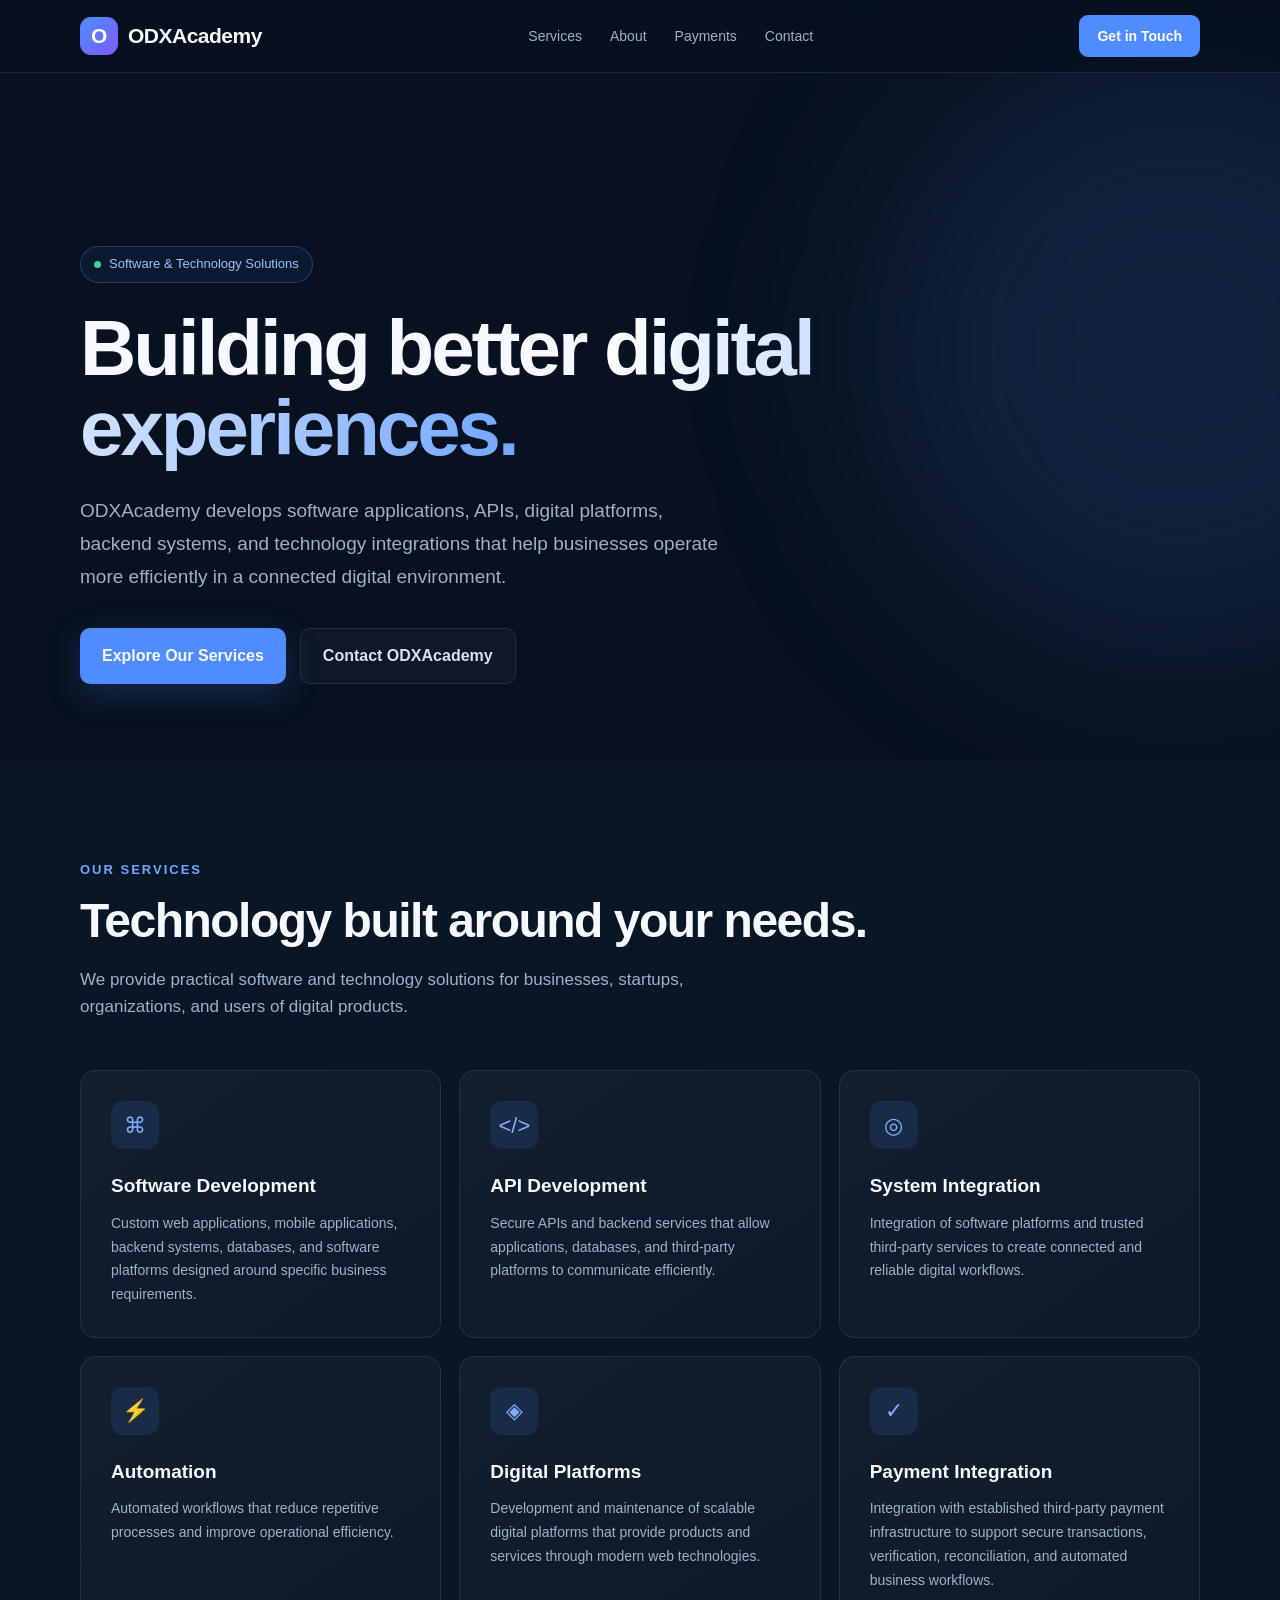
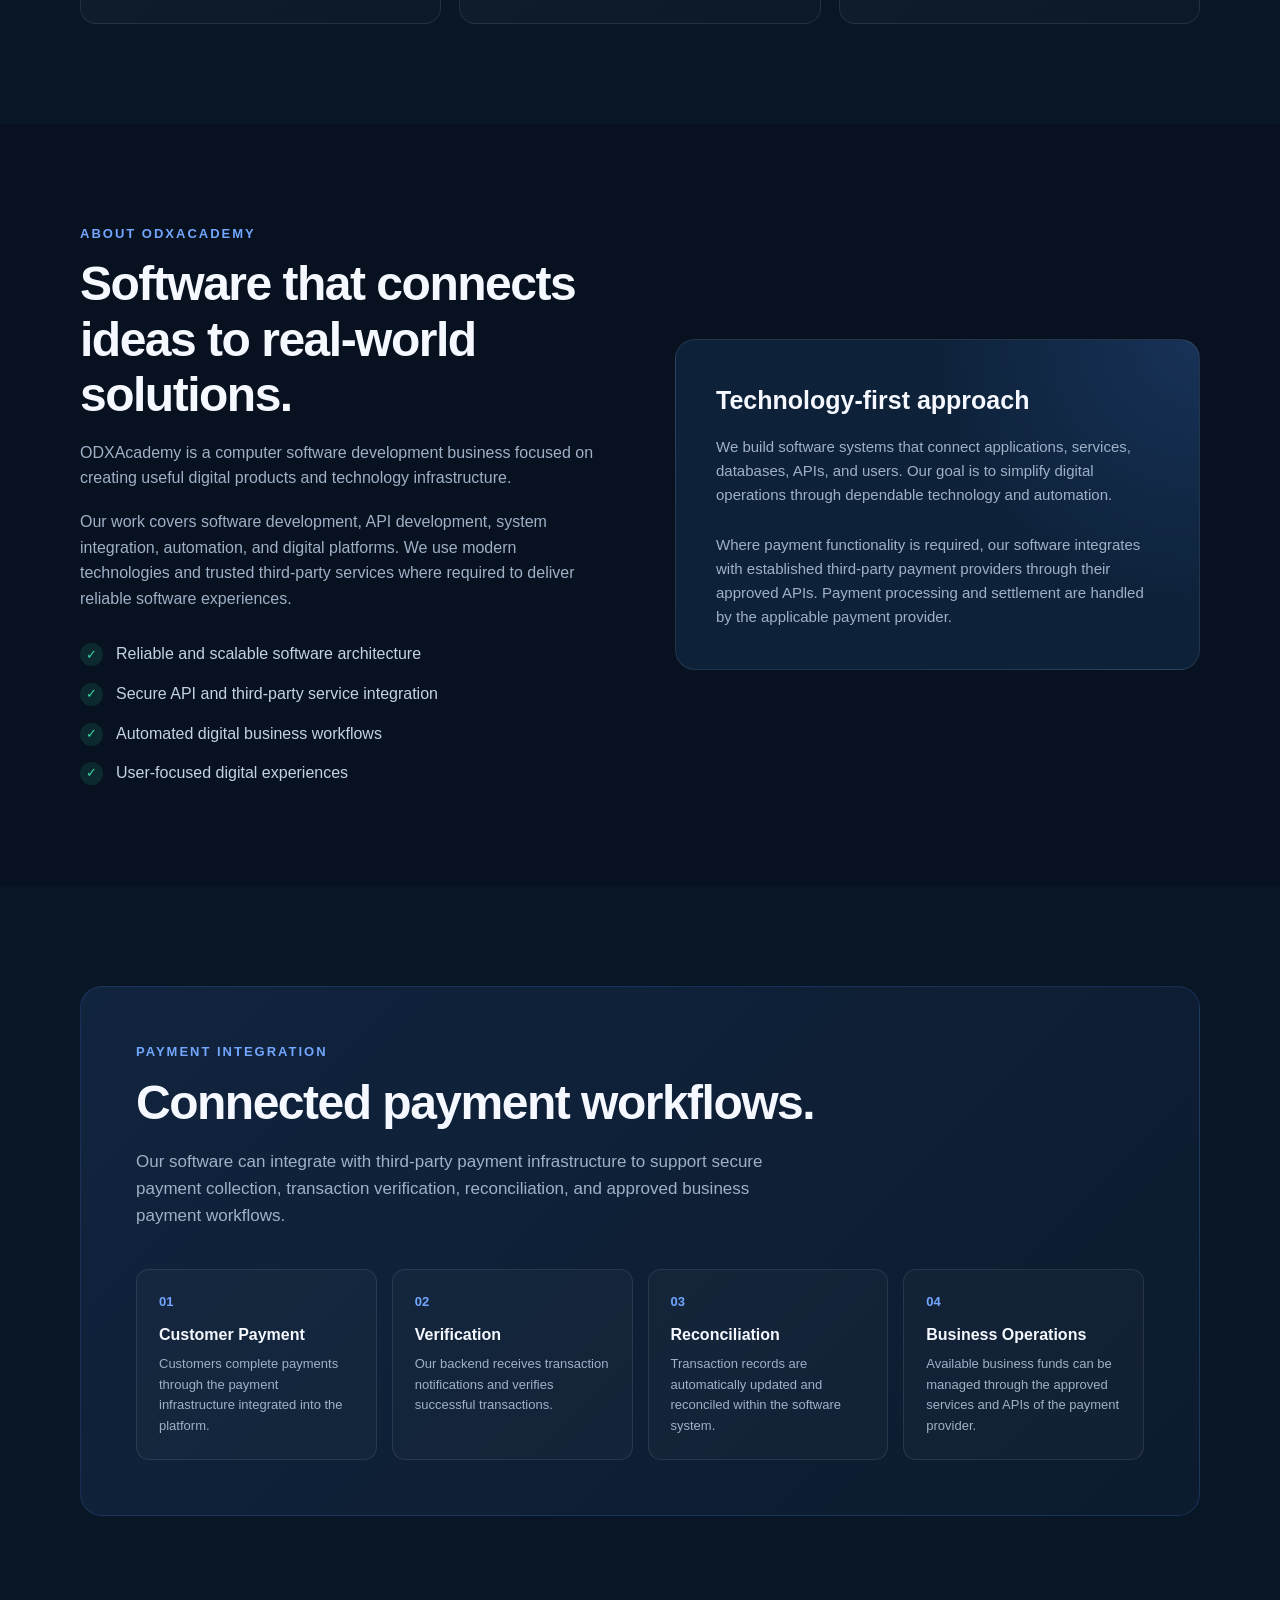
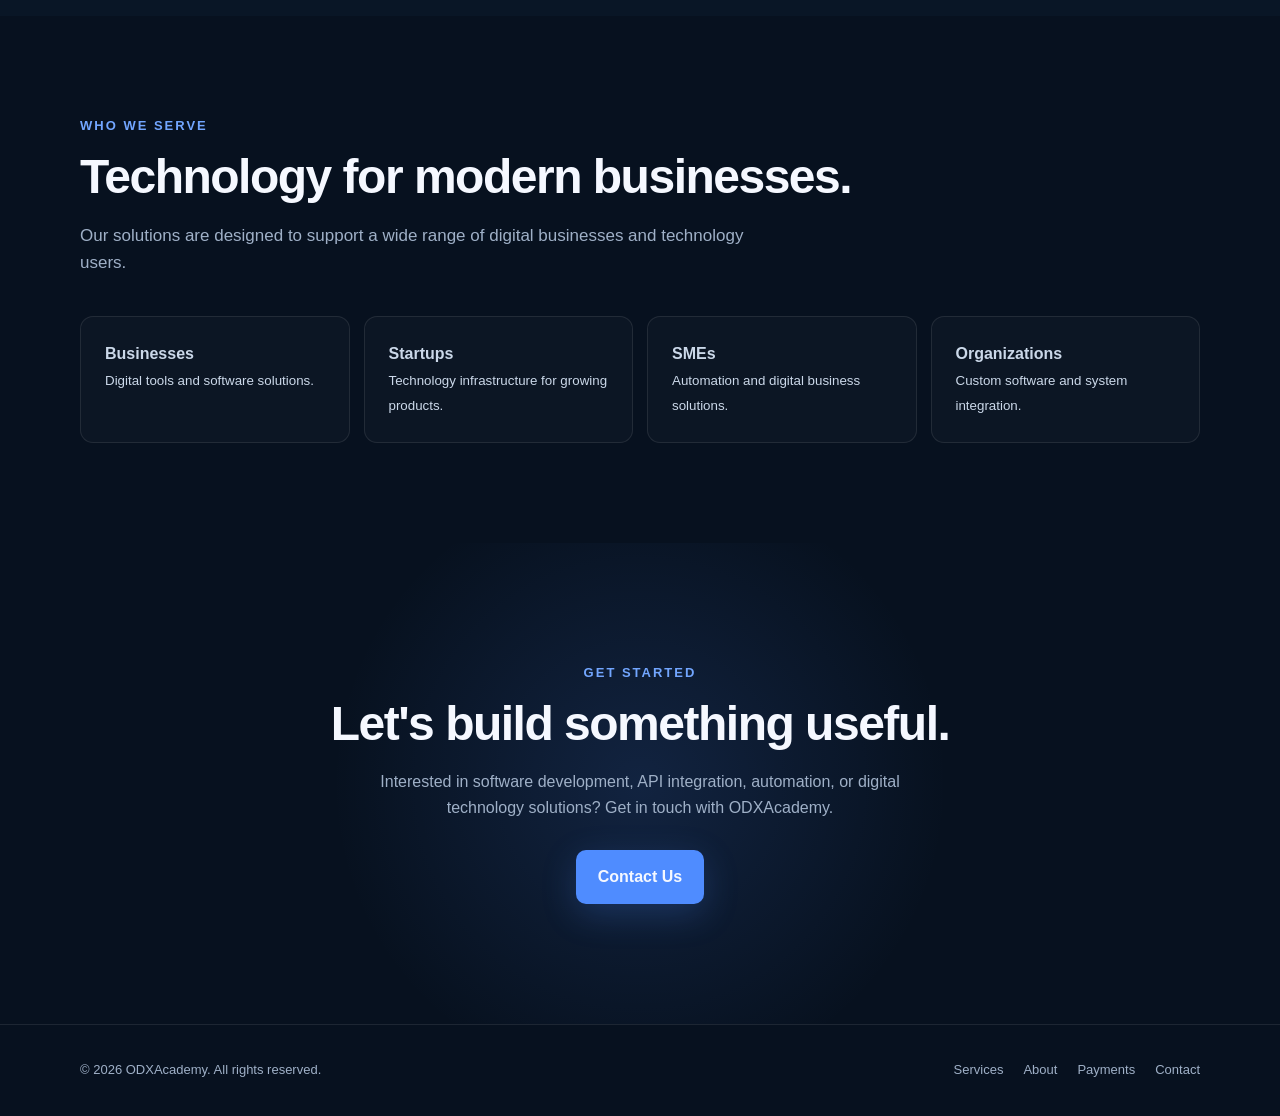
==== commit f4e3c342: "Update index.html" ====
--- a/index.html
+++ b/index.html
@@ -1,906 +1,923 @@
 <!DOCTYPE html>
 <html lang="en">
-
 <head>
-  <!--====== Required meta tags ======-->
-  <meta charset="utf-8" />
-  <meta http-equiv="x-ua-compatible" content="ie=edge" />
-  <meta name="description" content="" />
-  <meta name="viewport" content="width=device-width, initial-scale=1, shrink-to-fit=no" />
-
-  <!--====== Title ======-->
-  <title>Odx Academy</title>
-
-  <!--====== Favicon Icon ======-->
-  <link rel="shortcut icon" href="./assets//images/favicon.svg" type="image/svg" />
-
-  <!--====== Bootstrap css ======-->
-  <link rel="stylesheet" href="assets/css/bootstrap.min.css" />
-
-  <!--====== Line Icons css ======-->
-  <link rel="stylesheet" href="assets/css/lineicons.css" />
-
-  <!--====== Tiny Slider css ======-->
-  <link rel="stylesheet" href="assets/css/tiny-slider.css" />
-
-  <!--====== gLightBox css ======-->
-  <link rel="stylesheet" href="assets/css/glightbox.min.css" />
-
-  <link rel="stylesheet" href="style.css" />
-    <link rel="stylesheet" href="styletwo.css" />
+  <meta charset="UTF-8" />
+  <meta name="viewport" content="width=device-width, initial-scale=1.0" />
+
+  <title>ODXAcademy | Software & Technology Solutions</title>
+  <meta
+    name="description"
+    content="ODXAcademy provides computer software development, API development, system integration, automation, and digital technology solutions."
+  />
+
+  <style>
+    * {
+      margin: 0;
+      padding: 0;
+      box-sizing: border-box;
+    }
+
+    :root {
+      --bg: #07111f;
+      --bg-light: #0b1b30;
+      --card: #0d2138;
+      --primary: #4f8cff;
+      --primary-light: #72a6ff;
+      --text: #f5f8ff;
+      --muted: #9fb0c7;
+      --border: rgba(255,255,255,0.09);
+      --success: #38d39f;
+    }
+
+    html {
+      scroll-behavior: smooth;
+    }
+
+    body {
+      font-family: Inter, -apple-system, BlinkMacSystemFont, "Segoe UI",
+        Roboto, Arial, sans-serif;
+      background: var(--bg);
+      color: var(--text);
+      line-height: 1.6;
+    }
+
+    a {
+      color: inherit;
+      text-decoration: none;
+    }
+
+    .container {
+      width: min(1120px, 92%);
+      margin: auto;
+    }
+
+    /* NAVIGATION */
+
+    nav {
+      position: fixed;
+      top: 0;
+      width: 100%;
+      z-index: 1000;
+      background: rgba(7, 17, 31, 0.82);
+      backdrop-filter: blur(14px);
+      border-bottom: 1px solid var(--border);
+    }
+
+    .nav-inner {
+      height: 72px;
+      display: flex;
+      align-items: center;
+      justify-content: space-between;
+    }
+
+    .logo {
+      display: flex;
+      align-items: center;
+      gap: 10px;
+      font-size: 21px;
+      font-weight: 800;
+      letter-spacing: -0.5px;
+    }
+
+    .logo-mark {
+      width: 38px;
+      height: 38px;
+      border-radius: 11px;
+      display: grid;
+      place-items: center;
+      background: linear-gradient(135deg, var(--primary), #7a5cff);
+      color: white;
+      font-weight: 900;
+    }
+
+    .nav-links {
+      display: flex;
+      gap: 28px;
+      color: var(--muted);
+      font-size: 14px;
+    }
+
+    .nav-links a:hover {
+      color: white;
+    }
+
+    .nav-button {
+      background: var(--primary);
+      padding: 10px 18px;
+      border-radius: 9px;
+      color: white;
+      font-weight: 600;
+      font-size: 14px;
+    }
+
+    /* HERO */
+
+    .hero {
+      min-height: 760px;
+      padding-top: 170px;
+      display: flex;
+      align-items: center;
+      position: relative;
+      overflow: hidden;
+    }
+
+    .hero::before {
+      content: "";
+      position: absolute;
+      width: 600px;
+      height: 600px;
+      background: rgba(79, 140, 255, 0.14);
+      filter: blur(100px);
+      border-radius: 50%;
+      top: 50px;
+      right: -200px;
+      pointer-events: none;
+    }
+
+    .hero-content {
+      max-width: 760px;
+      position: relative;
+      z-index: 2;
+    }
+
+    .badge {
+      display: inline-flex;
+      align-items: center;
+      gap: 8px;
+      padding: 7px 13px;
+      border: 1px solid rgba(79,140,255,0.3);
+      background: rgba(79,140,255,0.08);
+      border-radius: 100px;
+      color: #9ec1ff;
+      font-size: 13px;
+      margin-bottom: 25px;
+    }
+
+    .badge-dot {
+      width: 7px;
+      height: 7px;
+      background: var(--success);
+      border-radius: 50%;
+    }
+
+    h1 {
+      font-size: clamp(45px, 7vw, 78px);
+      line-height: 1.03;
+      letter-spacing: -3px;
+      margin-bottom: 25px;
+    }
+
+    .gradient {
+      background: linear-gradient(90deg, #ffffff, #72a6ff);
+      -webkit-background-clip: text;
+      -webkit-text-fill-color: transparent;
+    }
+
+    .hero p {
+      max-width: 650px;
+      color: var(--muted);
+      font-size: 19px;
+      line-height: 1.75;
+      margin-bottom: 35px;
+    }
+
+    .buttons {
+      display: flex;
+      gap: 14px;
+      flex-wrap: wrap;
+    }
+
+    .btn {
+      display: inline-flex;
+      align-items: center;
+      justify-content: center;
+      padding: 14px 22px;
+      border-radius: 10px;
+      font-weight: 700;
+      transition: 0.2s ease;
+    }
+
+    .btn-primary {
+      background: var(--primary);
+      box-shadow: 0 10px 35px rgba(79,140,255,0.22);
+    }
+
+    .btn-primary:hover {
+      transform: translateY(-2px);
+      background: #6398ff;
+    }
+
+    .btn-secondary {
+      border: 1px solid var(--border);
+      color: #d7e2f3;
+      background: rgba(255,255,255,0.03);
+    }
+
+    .btn-secondary:hover {
+      background: rgba(255,255,255,0.07);
+    }
+
+    /* SECTIONS */
+
+    section {
+      padding: 100px 0;
+    }
+
+    .section-label {
+      color: var(--primary-light);
+      font-size: 13px;
+      font-weight: 800;
+      text-transform: uppercase;
+      letter-spacing: 2px;
+      margin-bottom: 12px;
+    }
+
+    .section-title {
+      font-size: clamp(32px, 5vw, 48px);
+      letter-spacing: -1.5px;
+      line-height: 1.15;
+      margin-bottom: 18px;
+    }
+
+    .section-description {
+      color: var(--muted);
+      max-width: 680px;
+      font-size: 17px;
+    }
+
+    /* SERVICES */
+
+    .services {
+      background: #091626;
+    }
+
+    .services-header {
+      margin-bottom: 50px;
+    }
+
+    .service-grid {
+      display: grid;
+      grid-template-columns: repeat(3, 1fr);
+      gap: 18px;
+    }
+
+    .service-card {
+      padding: 30px;
+      border: 1px solid var(--border);
+      border-radius: 16px;
+      background: linear-gradient(
+        145deg,
+        rgba(255,255,255,0.04),
+        rgba(255,255,255,0.015)
+      );
+      transition: 0.25s ease;
+    }
+
+    .service-card:hover {
+      transform: translateY(-5px);
+      border-color: rgba(79,140,255,0.35);
+    }
+
+    .icon {
+      width: 48px;
+      height: 48px;
+      display: grid;
+      place-items: center;
+      border-radius: 12px;
+      background: rgba(79,140,255,0.12);
+      color: #82adff;
+      font-size: 22px;
+      margin-bottom: 22px;
+    }
+
+    .service-card h3 {
+      font-size: 19px;
+      margin-bottom: 10px;
+    }
+
+    .service-card p {
+      color: var(--muted);
+      font-size: 14px;
+      line-height: 1.7;
+    }
+
+    /* ABOUT */
+
+    .about-grid {
+      display: grid;
+      grid-template-columns: 1fr 1fr;
+      gap: 70px;
+      align-items: center;
+    }
+
+    .about-text p {
+      color: var(--muted);
+      margin-top: 18px;
+      font-size: 16px;
+    }
+
+    .feature-list {
+      margin-top: 30px;
+      display: grid;
+      gap: 14px;
+    }
+
+    .feature {
+      display: flex;
+      gap: 13px;
+      align-items: flex-start;
+    }
+
+    .check {
+      min-width: 23px;
+      height: 23px;
+      border-radius: 50%;
+      background: rgba(56,211,159,0.13);
+      color: var(--success);
+      display: grid;
+      place-items: center;
+      font-size: 13px;
+      margin-top: 2px;
+    }
+
+    .feature span {
+      color: #c5d2e4;
+    }
+
+    .about-card {
+      padding: 40px;
+      border-radius: 20px;
+      border: 1px solid var(--border);
+      background:
+        radial-gradient(circle at top right, rgba(79,140,255,0.16), transparent 45%),
+        var(--card);
+    }
+
+    .about-card h3 {
+      font-size: 25px;
+      margin-bottom: 15px;
+    }
+
+    .about-card p {
+      color: var(--muted);
+      font-size: 15px;
+    }
+
+    /* PAYMENT */
+
+    .payment {
+      background: #091626;
+    }
+
+    .payment-box {
+      padding: 55px;
+      border-radius: 22px;
+      border: 1px solid rgba(79,140,255,0.18);
+      background:
+        linear-gradient(135deg, rgba(79,140,255,0.08), transparent),
+        #0c1b2e;
+    }
+
+    .payment-flow {
+      display: grid;
+      grid-template-columns: repeat(4, 1fr);
+      gap: 15px;
+      margin-top: 40px;
+    }
+
+    .flow-step {
+      padding: 22px;
+      border: 1px solid var(--border);
+      border-radius: 13px;
+      background: rgba(255,255,255,0.025);
+    }
+
+    .step-number {
+      color: var(--primary-light);
+      font-weight: 800;
+      font-size: 13px;
+      margin-bottom: 9px;
+    }
+
+    .flow-step h4 {
+      margin-bottom: 6px;
+    }
+
+    .flow-step p {
+      color: var(--muted);
+      font-size: 13px;
+    }
+
+    /* CUSTOMERS */
+
+    .customer-grid {
+      display: grid;
+      grid-template-columns: repeat(4, 1fr);
+      gap: 14px;
+      margin-top: 40px;
+    }
+
+    .customer {
+      padding: 24px;
+      border: 1px solid var(--border);
+      border-radius: 13px;
+      color: #cbd8e9;
+      background: rgba(255,255,255,0.025);
+    }
+
+    /* CTA */
+
+    .cta {
+      text-align: center;
+      padding: 120px 20px;
+      background:
+        radial-gradient(circle at center, rgba(79,140,255,0.15), transparent 45%),
+        var(--bg);
+    }
+
+    .cta p {
+      max-width: 600px;
+      margin: 0 auto 30px;
+      color: var(--muted);
+    }
+
+    /* FOOTER */
+
+    footer {
+      border-top: 1px solid var(--border);
+      padding: 35px 0;
+      color: var(--muted);
+      font-size: 13px;
+    }
+
+    .footer-inner {
+      display: flex;
+      justify-content: space-between;
+      gap: 20px;
+      flex-wrap: wrap;
+    }
+
+    .footer-links {
+      display: flex;
+      gap: 20px;
+    }
+
+    .footer-links a:hover {
+      color: white;
+    }
+
+    /* MOBILE */
+
+    @media (max-width: 850px) {
+      .nav-links {
+        display: none;
+      }
+
+      .service-grid {
+        grid-template-columns: 1fr 1fr;
+      }
+
+      .about-grid {
+        grid-template-columns: 1fr;
+        gap: 40px;
+      }
+
+      .payment-flow {
+        grid-template-columns: 1fr 1fr;
+      }
+
+      .customer-grid {
+        grid-template-columns: 1fr 1fr;
+      }
+    }
+
+    @media (max-width: 560px) {
+      .hero {
+        min-height: 680px;
+        padding-top: 130px;
+      }
+
+      h1 {
+        letter-spacing: -2px;
+      }
+
+      .hero p {
+        font-size: 16px;
+      }
+
+      section {
+        padding: 75px 0;
+      }
+
+      .service-grid,
+      .payment-flow,
+      .customer-grid {
+        grid-template-columns: 1fr;
+      }
+
+      .payment-box {
+        padding: 30px 22px;
+      }
+
+      .about-card {
+        padding: 28px;
+      }
+
+      .footer-inner {
+        flex-direction: column;
+      }
+    }
+  </style>
 </head>
 
 <body>
 
-  <!--====== NAVBAR NINE PART START ======-->
-
-  <section class="navbar-area navbar-nine">
+  <!-- NAVIGATION -->
+  <nav>
+    <div class="container nav-inner">
+
+      <a href="#" class="logo">
+        <span class="logo-mark">O</span>
+        ODXAcademy
+      </a>
+
+      <div class="nav-links">
+        <a href="#services">Services</a>
+        <a href="#about">About</a>
+        <a href="#payments">Payments</a>
+        <a href="#contact">Contact</a>
+      </div>
+
+      <a href="#contact" class="nav-button">Get in Touch</a>
+
+    </div>
+  </nav>
+
+
+  <!-- HERO -->
+  <header class="hero">
     <div class="container">
-      <div class="row">
-        <div class="col-lg-12">
-          <nav class="navbar navbar-expand-lg">
-            <a class="navbar-brand" href="index.html">
-              <img src="assets/images/white-logo6.svg" alt="Logo" />
-            </a>
-            <button class="navbar-toggler" type="button" data-bs-toggle="collapse" data-bs-target="#navbarNine"
-              aria-controls="navbarNine" aria-expanded="false" aria-label="Toggle navigation">
-              <span class="toggler-icon"></span>
-              <span class="toggler-icon"></span>
-              <span class="toggler-icon"></span>
-            </button>
-
-            <div class="collapse navbar-collapse sub-menu-bar" id="navbarNine">
-              <ul class="navbar-nav me-auto">
-                <li class="nav-item">
-                  <a class="page-scroll active" href="#hero-area">Home</a>
-                </li>
-                <li class="nav-item">
-                  <a class="page-scroll" href="#courses">Courses</a>
-                </li>
-
-                <li class="nav-item">
-                      <a class="single-services link-box" href="buildwithothers.html">Build With Others</a>
-                </li>
-                <li class="nav-item">
-                  <a class="single-services link-box" href="online.html">Online</a>
-                </li>
-              </ul>
-            </div>
-
-            <div class="navbar-btn d-none d-lg-inline-block">
-              <a class="menu-bar" href="#side-menu-left"><i class="lni lni-menu"></i></a>
-            </div>
-          </nav>
-          <!-- navbar -->
-        </div>
+
+      <div class="hero-content">
+
+        <div class="badge">
+          <span class="badge-dot"></span>
+          Software & Technology Solutions
+        </div>
+
+        <h1>
+          Building better
+          <span class="gradient">digital experiences.</span>
+        </h1>
+
+        <p>
+          ODXAcademy develops software applications, APIs, digital platforms,
+          backend systems, and technology integrations that help businesses
+          operate more efficiently in a connected digital environment.
+        </p>
+
+        <div class="buttons">
+          <a href="#services" class="btn btn-primary">
+            Explore Our Services
+          </a>
+
+          <a href="#contact" class="btn btn-secondary">
+            Contact ODXAcademy
+          </a>
+        </div>
+
       </div>
-      <!-- row -->
+
     </div>
-    <!-- container -->
-  </section>
-
-  <!--====== NAVBAR NINE PART ENDS ======-->
-
-  <!--====== SIDEBAR PART START ======-->
-
-  <div class="sidebar-left">
-    <div class="sidebar-close">
-      <a class="close" href="#close"><i class="lni lni-close"></i></a>
-    </div>
-    <div class="sidebar-content">
-      <div class="sidebar-logo">
-        <a href="index.html"><img src="assets/images/academy.svg" alt="Logo" /></a>
+  </header>
+
+
+  <!-- SERVICES -->
+  <section class="services" id="services">
+
+    <div class="container">
+
+      <div class="services-header">
+        <div class="section-label">Our Services</div>
+
+        <h2 class="section-title">
+          Technology built around your needs.
+        </h2>
+
+        <p class="section-description">
+          We provide practical software and technology solutions for businesses,
+          startups, organizations, and users of digital products.
+        </p>
       </div>
-      <p class="text">At odx academy, we help individuals learn fast, build confidently, and grow their careers or businesses with practical, hands-on training.</p>
-      <!-- logo -->
-      <div class="sidebar-menu">
-        <h5 class="menu-title">Quick Links</h5>
-        <ul>
-          <li><a href="online.html">Online</a></li>
-          <li><a href="#courses">Courses</a></li>
-          <li><a href="#contact">Contact Us</a></li>
-        </ul>
+
+
+      <div class="service-grid">
+
+        <div class="service-card">
+          <div class="icon">⌘</div>
+          <h3>Software Development</h3>
+          <p>
+            Custom web applications, mobile applications, backend systems,
+            databases, and software platforms designed around specific business
+            requirements.
+          </p>
+        </div>
+
+        <div class="service-card">
+          <div class="icon">&lt;/&gt;</div>
+          <h3>API Development</h3>
+          <p>
+            Secure APIs and backend services that allow applications,
+            databases, and third-party platforms to communicate efficiently.
+          </p>
+        </div>
+
+        <div class="service-card">
+          <div class="icon">◎</div>
+          <h3>System Integration</h3>
+          <p>
+            Integration of software platforms and trusted third-party services
+            to create connected and reliable digital workflows.
+          </p>
+        </div>
+
+        <div class="service-card">
+          <div class="icon">⚡</div>
+          <h3>Automation</h3>
+          <p>
+            Automated workflows that reduce repetitive processes and improve
+            operational efficiency.
+          </p>
+        </div>
+
+        <div class="service-card">
+          <div class="icon">◈</div>
+          <h3>Digital Platforms</h3>
+          <p>
+            Development and maintenance of scalable digital platforms that
+            provide products and services through modern web technologies.
+          </p>
+        </div>
+
+        <div class="service-card">
+          <div class="icon">✓</div>
+          <h3>Payment Integration</h3>
+          <p>
+            Integration with established third-party payment infrastructure to
+            support secure transactions, verification, reconciliation, and
+            automated business workflows.
+          </p>
+        </div>
+
       </div>
-      <!-- menu -->
-      <div class="sidebar-social align-items-center justify-content-center">
-        <h5 class="social-title">Follow Us On</h5>
-        <ul>
-          <li>
-            <a href="javascript:void(0)"><i class="lni lni-facebook-filled"></i></a>
-          </li>
-          <li>
-            <a href="javascript:void(0)"><i class="lni lni-twitter-original"></i></a>
-          </li>
-          <li>
-            <a href="javascript:void(0)"><i class="lni lni-linkedin-original"></i></a>
-          </li>
-          <li>
-            <a href="javascript:void(0)"><i class="lni lni-youtube"></i></a>
-          </li>
-        </ul>
-      </div>
-      <!-- sidebar social -->
-    </div>
-    <!-- content -->
-  </div>
-  <div class="overlay-left"></div>
-
-  <!--====== SIDEBAR PART ENDS ======-->
-
-  <!-- Start header Area -->
-  <section id="hero-area" class="header-area header-eight">
-    <div class="container">
-      <div class="row align-items-center">
-        <div class="col-lg-6 col-md-12 col-12">
-          <div class="header-content">
-            <h1>Learn. Build. Grow.</h1>
-            <p>
-           At odx academy, we help individuals learn fast, build confidently, and grow their careers or businesses with practical, hands-on training
-            </p>
-            <div class="button">
-              <a href="#contact" class="btn primary-btn">Get Started</a>
-            </div>
-          </div>
-        </div>
-        <div class="col-lg-6 col-md-12 col-12">
-          <div class="header-image">
-            <img src="assets/images/header/hero-image.jpg" alt="#" />
-          </div>
-        </div>
-      </div>
+
     </div>
   </section>
-  <!-- End header Area -->
-
-  <!-- Start Companies Section -->
-<section id="companies" class="companies-section">
-  <div class="container">
-    <div class="row justify-content-center">
-      <div class="col-xxl-6 col-xl-7 col-lg-8 col-md-9 text-center">
-        <h2 class="companies-title">Top Brands</h2>
-        <p class="companies-sub">
-          Proudly shaping talents who now contribute to top brands across tech, business, and innovation.
+
+
+  <!-- ABOUT -->
+  <section id="about">
+
+    <div class="container about-grid">
+
+      <div class="about-text">
+
+        <div class="section-label">About ODXAcademy</div>
+
+        <h2 class="section-title">
+          Software that connects ideas to real-world solutions.
+        </h2>
+
+        <p>
+          ODXAcademy is a computer software development business focused on
+          creating useful digital products and technology infrastructure.
         </p>
+
+        <p>
+          Our work covers software development, API development, system
+          integration, automation, and digital platforms. We use modern
+          technologies and trusted third-party services where required to
+          deliver reliable software experiences.
+        </p>
+
+        <div class="feature-list">
+
+          <div class="feature">
+            <div class="check">✓</div>
+            <span>Reliable and scalable software architecture</span>
+          </div>
+
+          <div class="feature">
+            <div class="check">✓</div>
+            <span>Secure API and third-party service integration</span>
+          </div>
+
+          <div class="feature">
+            <div class="check">✓</div>
+            <span>Automated digital business workflows</span>
+          </div>
+
+          <div class="feature">
+            <div class="check">✓</div>
+            <span>User-focused digital experiences</span>
+          </div>
+
+        </div>
+
       </div>
+
+
+      <div class="about-card">
+
+        <h3>Technology-first approach</h3>
+
+        <p>
+          We build software systems that connect applications, services,
+          databases, APIs, and users. Our goal is to simplify digital
+          operations through dependable technology and automation.
+        </p>
+
+        <br />
+
+        <p>
+          Where payment functionality is required, our software integrates
+          with established third-party payment providers through their
+          approved APIs. Payment processing and settlement are handled by the
+          applicable payment provider.
+        </p>
+
+      </div>
+
     </div>
 
-    <!-- Logo Slider -->
-    <div class="logo-slider">
-      <div class="logos-track">
-        <img src="/assets/images/brandslogo/JumiaLogo.png" alt="Company 1" />
-        <img src="/assets/images/brandslogo/kippapay.png" alt="Company 2" />
-        <img src="/assets/images/brandslogo/ubaLogo.png" alt="Company 3" />
-        <img src="/assets/images/brandslogo/BanklyLogo.png" alt="Company 4" />
-        <img src="/assets/images/brandslogo/mtnLogo.png" alt="Company 5" />
-        <img src="/assets/images/brandslogo/shuttlersLogo.png" alt="Company 6" />
-        <img src="/assets/images/brandslogo/wakanowLogo.png" alt="Company 7" />
-
-        <!-- Duplicate logos for smooth infinite scrolling -->
-        <img src="/assets/images/brandslogo/JumiaLogo.png" alt="Company 1" />
-        <img src="/assets/images/brandslogo/kippapay.png" alt="Company 2" />
-        <img src="/assets/images/brandslogo/ubaLogo.png" alt="Company 3" />
-        <img src="/assets/images/brandslogo/BanklyLogo.png" alt="Company 4" />
-        <img src="/assets/images/brandslogo/mtnLogo.png" alt="Company 5" />
-        <img src="/assets/images/brandslogo/shuttlersLogo.png" alt="Company 6" />
-        <img src="/assets/images/brandslogo/wakanowLogo.png" alt="Company 7" />
-      </div>
-    </div>
-  </div>
-</section>
-<!-- End Companies Section -->
-
-<!-- Start Statistics Section -->
-<section id="statistics" class="stats-section">
-  <div class="container">
-    <div class="row justify-content-center text-center mb-5">
-      <div class="col-lg-8">
-        <h2 class="stats-title">Our Impact in Numbers</h2>
-        <p class="stats-subtitle">
-          A growing community of learners, builders, and innovators achieving real results.
+  </section>
+
+
+  <!-- PAYMENT INTEGRATION -->
+  <section class="payment" id="payments">
+
+    <div class="container">
+
+      <div class="payment-box">
+
+        <div class="section-label">Payment Integration</div>
+
+        <h2 class="section-title">
+          Connected payment workflows.
+        </h2>
+
+        <p class="section-description">
+          Our software can integrate with third-party payment infrastructure
+          to support secure payment collection, transaction verification,
+          reconciliation, and approved business payment workflows.
         </p>
-      </div>
-    </div>
-
-    <div class="row text-center">
-      
-      <!-- Stat 1 -->
-      <div class="col-md-3 col-6 mb-4">
-        <div class="stat-box">
-          <h3 class="counter" data-target="500">0</h3>
-          <p>Students Taught</p>
-        </div>
-      </div>
-
-      <!-- Stat 2 -->
-      <div class="col-md-3 col-6 mb-4">
-        <div class="stat-box">
-          <h3 class="counter" data-target="80">0</h3>
-          <p>Projects Built</p>
-        </div>
-      </div>
-
-      <!-- Stat 3 -->
-      <div class="col-md-3 col-6 mb-4">
-        <div class="stat-box">
-          <h3 class="counter" data-target="40">0</h3>
-          <p>Alumni Worldwide</p>
-        </div>
-      </div>
-
-      <!-- Stat 4 -->
-      <div class="col-md-3 col-6 mb-4">
-        <div class="stat-box">
-          <h3 class="counter" data-target="25">0</h3>
-          <p>Industry Mentors</p>
-        </div>
-      </div>
-
-    </div>
-  </div>
-</section>
-<!-- End Statistics Section -->
-
-
-
-<!-- Start What You Get Section -->
-<section id="what-you-get" class="benefits-section">
-  <div class="container">
-    
-    <div class="row text-center mb-5">
-      <div class="col-lg-8 mx-auto">
-        <h2 class="benefits-title">What You Get</h2>
-        <p class="benefits-subtitle">
-          Everything you need to learn, build, and grow with confidence.
-        </p>
-      </div>
-    </div>
-
-    <div class="row g-4">
-
-      <!-- Feature 1 -->
-      <div class="col-md-6 col-lg-4">
-        <div class="benefit-box">
-          <span class="benefit-icon">
-            <!-- Hands-On Learning Icon -->
-            <img src="https://cdn-icons-png.flaticon.com/512/992/992700.png" alt="">
-          </span>
-          <h4>Hands-On Learning</h4>
-          <p>Practical, project-based sessions to help you master real skills.</p>
-        </div>
-      </div>
-
-      <!-- Feature 2 -->
-      <div class="col-md-6 col-lg-4">
-        <div class="benefit-box">
-          <span class="benefit-icon">
-            <!-- Expert Mentorship Icon -->
-            <img src="https://cdn-icons-png.flaticon.com/512/2995/2995620.png" alt="">
-          </span>
-          <h4>Expert Mentorship</h4>
-          <p>Guidance from experienced instructors and industry professionals.</p>
-        </div>
-      </div>
-
-      <!-- Feature 3 -->
-      <div class="col-md-6 col-lg-4">
-        <div class="benefit-box">
-          <span class="benefit-icon">
-            <!-- Real-World Projects Icon -->
-            <img src="https://cdn-icons-png.flaticon.com/512/1828/1828919.png" alt="">
-          </span>
-          <h4>Real-World Projects</h4>
-          <p>Build portfolio-ready projects that showcase your abilities.</p>
-        </div>
-      </div>
-
-      <!-- Feature 4 -->
-      <div class="col-md-6 col-lg-4">
-        <div class="benefit-box">
-          <span class="benefit-icon">
-            <!-- Job-Ready Skills Icon -->
-            <img src="https://cdn-icons-png.flaticon.com/512/190/190411.png" alt="">
-          </span>
-          <h4>Job-Ready Skills</h4>
-          <p>Learn the exact skills employers and businesses are looking for.</p>
-        </div>
-      </div>
-
-      <!-- Feature 5 -->
-      <div class="col-md-6 col-lg-4">
-        <div class="benefit-box">
-          <span class="benefit-icon">
-            <!-- Certification Icon -->
-            <img src="https://cdn-icons-png.flaticon.com/512/1828/1828640.png" alt="">
-          </span>
-          <h4>Certification</h4>
-          <p>Earn a certificate that strengthens your career credibility.</p>
-        </div>
-      </div>
-
-      <!-- Feature 6 -->
-      <div class="col-md-6 col-lg-4">
-        <div class="benefit-box">
-          <span class="benefit-icon">
-            <!-- Community Icon -->
-            <img src="https://cdn-icons-png.flaticon.com/512/456/456212.png" alt="">
-          </span>
-          <h4>Community Support</h4>
-          <p>Join a network of learners, alumni, and professionals.</p>
-        </div>
-      </div>
-
-      <!-- Feature 7 -->
-      <div class="col-md-6 col-lg-4 mx-auto">
-        <div class="benefit-box">
-          <span class="benefit-icon">
-            <!-- Career Growth Icon -->
-            <img src="https://cdn-icons-png.flaticon.com/512/3135/3135715.png" alt="">
-          </span>
-          <h4>Career & Business Growth</h4>
-          <p>Get support to grow your career or launch your business idea.</p>
-        </div>
-      </div>
-
-    </div>
-  </div>
-</section>
-<!-- End What You Get Section -->
-
-
- <!-- your testimonial slider -->
-  <section class="testimonials">
-    <h2 class="title">What Our Students Say</h2>
-
-    <div class="slider-container">
-      <button class="prev">&#10094;</button>
-
-      <div class="slider">
-        <div class="slide active">
-          <p>"Odx Academy changed my career completely."</p>
-          <h3>- Sarah Johnson</h3>
-        </div>
-
-        <div class="slide">
-          <p>"The mentorship and projects were the best part."</p>
-          <h3>- Daniel Ade</h3>
-        </div>
-
-        <div class="slide">
-          <p>"I launched my business after taking their course."</p>
-          <h3>- Maya Tech</h3>
-        </div>
-      </div>
-
-      <button class="next">&#10095;</button>
-    </div>
-
-    <div class="dots"></div>
-  </section>
-
-
-
- <!-- ===== Courses Area Start ===== -->
-<!-- ===== Courses Area Start ===== -->
-<section id="courses" class="services-area services-eight">
-
-  <!-- Section Title -->
-  <div class="section-title-five">
-    <div class="container">
-      <div class="row">
-        <div class="col-12">
-          <div class="content">
-            <h6>Our Courses</h6>
-            <h2 class="fw-bold">Learn. Build. Grow.</h2>
+
+
+        <div class="payment-flow">
+
+          <div class="flow-step">
+            <div class="step-number">01</div>
+            <h4>Customer Payment</h4>
             <p>
-              Choose from our industry-relevant tech courses designed to take you 
-              from beginner to job-ready professional.
+              Customers complete payments through the payment infrastructure
+              integrated into the platform.
             </p>
           </div>
-        </div>
-      </div>
-    </div>
-  </div>
-
-  <!-- Course Boxes -->
-  <div class="container">
-    <div class="row">
-
-      <!-- Frontend Development -->
-      <div class="col-lg-4 col-md-6">
-        <a href="frontend.html" class="single-services link-box">
-          <div class="service-icon">
-            <i class="lni lni-layout"></i>
-          </div>
-          <div class="service-content">
-            <h4>Frontend Development</h4>
+
+          <div class="flow-step">
+            <div class="step-number">02</div>
+            <h4>Verification</h4>
             <p>
-              Learn HTML, CSS, JavaScript, React, UI/UX fundamentals, and build responsive 
-              user-friendly websites.
+              Our backend receives transaction notifications and verifies
+              successful transactions.
             </p>
           </div>
-        </a>
-      </div>
-
-      <!-- Backend Development -->
-      <div class="col-lg-4 col-md-6">
-        <a href="backend.html" class="single-services link-box">
-          <div class="service-icon">
-            <i class="lni lni-code"></i>
-          </div>
-          <div class="service-content">
-            <h4>Backend Development</h4>
+
+          <div class="flow-step">
+            <div class="step-number">03</div>
+            <h4>Reconciliation</h4>
             <p>
-              Master Node.js, APIs, authentication, MongoDB, and build scalable server-side apps.
+              Transaction records are automatically updated and reconciled
+              within the software system.
             </p>
           </div>
-        </a>
-      </div>
-
-      <!-- Mobile Development -->
-      <div class="col-lg-4 col-md-6">
-        <a href="mobile.html" class="single-services link-box">
-          <div class="service-icon">
-            <i class="lni lni-mobile"></i>
-          </div>
-          <div class="service-content">
-            <h4>Mobile App Development</h4>
+
+          <div class="flow-step">
+            <div class="step-number">04</div>
+            <h4>Business Operations</h4>
             <p>
-              Build stunning mobile apps for iOS and Android using React Native & Expo.
+              Available business funds can be managed through the approved
+              services and APIs of the payment provider.
             </p>
           </div>
-        </a>
+
+        </div>
+
       </div>
 
     </div>
-  </div>
-
-</section>
-<!-- ===== Courses Area End ===== -->
-
-
-  <!-- Start Cta Area -->
-  <!-- <section id="call-action" class="call-action">
+
+  </section>
+
+
+  <!-- CUSTOMERS -->
+  <section>
+
     <div class="container">
-      <div class="row justify-content-center">
-        <div class="col-xxl-6 col-xl-7 col-lg-8 col-md-9">
-          <div class="inner-content">
-            <h2>We love to make perfect <br />solutions for your business</h2>
-            <p>
-              Why I say old chap that is, spiffing off his nut cor blimey
-              guvnords geeza<br />
-              bloke knees up bobby, sloshed arse William cack Richard. Bloke
-              fanny around chesed of bum bag old lost the pilot say there
-              spiffing off his nut.
-            </p>
-            <div class="light-rounded-buttons">
-              <a href="javascript:void(0)" class="btn primary-btn-outline">Get Started</a>
-            </div>
-          </div>
-        </div>
+
+      <div class="section-label">Who We Serve</div>
+
+      <h2 class="section-title">
+        Technology for modern businesses.
+      </h2>
+
+      <p class="section-description">
+        Our solutions are designed to support a wide range of digital
+        businesses and technology users.
+      </p>
+
+
+      <div class="customer-grid">
+
+        <div class="customer">
+          <strong>Businesses</strong>
+          <br />
+          <small>Digital tools and software solutions.</small>
+        </div>
+
+        <div class="customer">
+          <strong>Startups</strong>
+          <br />
+          <small>Technology infrastructure for growing products.</small>
+        </div>
+
+        <div class="customer">
+          <strong>SMEs</strong>
+          <br />
+          <small>Automation and digital business solutions.</small>
+        </div>
+
+        <div class="customer">
+          <strong>Organizations</strong>
+          <br />
+          <small>Custom software and system integration.</small>
+        </div>
+
       </div>
+
     </div>
-  </section> -->
-  <!-- End Cta Area -->
-
-
-
-  <!-- Start Brand Area -->
-  <!-- <div id="clients" class="brand-area section"> -->
-    <!--======  Start Section Title Five ======-->
-    <!-- <div class="section-title-five">
-      <div class="container">
-        <div class="row">
-          <div class="col-12">
-            <div class="content">
-              <h6>Meet our Clients</h6>
-              <h2 class="fw-bold">Our Awesome Clients</h2>
-              <p>
-                There are many variations of passages of Lorem Ipsum available,
-                but the majority have suffered alteration in some form.
-              </p>
-            </div>
-          </div>
-        </div>
-
+
+  </section>
+
+
+  <!-- CTA -->
+  <section class="cta" id="contact">
+
+    <div class="container">
+
+      <div class="section-label">Get Started</div>
+
+      <h2 class="section-title">
+        Let's build something useful.
+      </h2>
+
+      <p>
+        Interested in software development, API integration, automation, or
+        digital technology solutions? Get in touch with ODXAcademy.
+      </p>
+
+      <!-- Replace the email below with your real business email -->
+      <a
+        href="mailto:hello@odxacademy.com"
+        class="btn btn-primary"
+      >
+        Contact Us
+      </a>
+
+    </div>
+
+  </section>
+
+
+  <!-- FOOTER -->
+  <footer>
+
+    <div class="container footer-inner">
+
+      <div>
+        © 2026 ODXAcademy. All rights reserved.
       </div>
-    </div> -->
-    <!--======  End Section Title Five ======-->
-    <!-- <div class="container">
-      <div class="row">
-        <div class="col-lg-8 offset-lg-2 col-12">
-          <div class="clients-logos">
-            <div class="single-image">
-              <img src="assets/images/client-logo/graygrids.svg" alt="Brand Logo Images" />
-            </div>
-            <div class="single-image">
-              <img src="assets/images/client-logo/uideck.svg" alt="Brand Logo Images" />
-            </div>
-            <div class="single-image">
-              <img src="assets/images/client-logo/ayroui.svg" alt="Brand Logo Images" />
-            </div>
-            <div class="single-image">
-              <img src="assets/images/client-logo/lineicons.svg" alt="Brand Logo Images" />
-            </div>
-            <div class="single-image">
-              <img src="assets/images/client-logo/tailwindtemplates.svg" alt="Brand Logo Images" />
-            </div>
-            <div class="single-image">
-              <img src="assets/images/client-logo/ecomhtml.svg" alt="Brand Logo Images" />
-            </div>
-          </div>
-        </div>
+
+      <div class="footer-links">
+        <a href="#services">Services</a>
+        <a href="#about">About</a>
+        <a href="#payments">Payments</a>
+        <a href="#contact">Contact</a>
       </div>
+
     </div>
-  </div> -->
-  <!-- End Brand Area -->
-
-  <!-- ========================= contact-section start ========================= -->
-  <section id="contact" class="contact-section">
-    <div class="container">
-      <div class="row">
-        <div class="col-xl-4">
-          <div class="contact-item-wrapper">
-            <div class="row">
-              <div class="col-12 col-md-6 col-xl-12">
-                <div class="contact-item">
-                  <div class="contact-icon">
-                    <i class="lni lni-phone"></i>
-                  </div>
-                  <div class="contact-content">
-                    <h4>Contact</h4>
-                    <p>+2347075625598</p>
-                    <p>support@odxacademy.dev</p>
-                  </div>
-                </div>
-              </div>
-              <div class="col-12 col-md-6 col-xl-12">
-                <div class="contact-item">
-                  <div class="contact-icon">
-                    <i class="lni lni-map-marker"></i>
-                  </div>
-                  <div class="contact-content">
-                    <h4>Address</h4>
-                    <p>10 Hughes Ave, Yaba.</p>
-                    <p>Lagos, Nigeria.</p>
-                  </div>
-                </div>
-              </div>
-              <div class="col-12 col-md-6 col-xl-12">
-                <div class="contact-item">
-                  <div class="contact-icon">
-                    <i class="lni lni-alarm-clock"></i>
-                  </div>
-                  <div class="contact-content">
-                    <h4>Schedule</h4>
-                    <p>24 Hours / 5 Days Open</p>
-                    <p>Office time: 10 AM - 5:00 PM</p>
-                  </div>
-                </div>
-              </div>
-            </div>
-          </div>
-        </div>
-        <div class="col-xl-8">
-          <div class="contact-form-wrapper">
-            <div class="row">
-              <div class="col-xl-10 col-lg-8 mx-auto">
-                <div class="section-title text-center">
-                  <span> Get in Touch </span>
-                  <h2>
-                    Ready to Get Started
-                  </h2>
-                </div>
-              </div>
-            </div>
-
- <form id="contactForm" class="contact-form">
-  <div class="row">
-    <div class="col-md-6">
-      <input type="text" name="first_name" id="first_name" placeholder="First Name" required />
-    </div>
-    <div class="col-md-6">
-      <input type="text" name="last_name" id="last_name" placeholder="Last Name" required />
-    </div>
-  </div>
-  <div class="row">
-    <div class="col-md-6">
-      <input type="email" name="email" id="email" placeholder="Email" required />
-    </div>
-  </div>
-  <div class="row">
-  </div>
-  <div class="row">
-    <div class="col-md-6">
-      <select name="course" id="course" required>
-        <option value="">Select Course</option>
-        <option value="frontend">Frontend Development</option>
-        <option value="backend">Backend Development</option>
-        <option value="mobile">Mobile App Development</option>
-        <option value="online">Learn Online</option>
-        <option value="collaboration">Build With Others</option>
-      </select>
-    </div>
-    <div class="col-md-6">
-      <input type="text" name="referral" id="referral" placeholder="How did you hear about us?" />
-    </div>
-  </div>
-  <div class="row">
-  
-  </div>
-  <div class="row">
-    <div class="col-12">
-      <textarea name="message" id="message" placeholder="Type Message" rows="5"></textarea>
-    </div>
-  </div>
-
-  <div class="row">
-    <div class="col-12 text-center">
-      <button type="submit" class="btn primary-btn rounded-full">Send via WhatsApp</button>
-    </div>
-  </div>
-</form>
-
-
-          </div>
-        </div>
-      </div>
-    </div>
-  </section>
-  <!-- ========================= contact-section end ========================= -->
-
-  <!-- ========================= map-section end ========================= -->
- <section class="map-section map-style-9">
-  <div class="map-container">
-    <iframe 
-      src="https://www.google.com/maps/embed?pb=!1m18!1m12!1m3!1d3964.176830542339!2d3.3746586750302288!3d6.499284723444194!2m3!1f0!2f0!3f0!3m2!1i1024!2i768!4f13.1!3m3!1m2!1s0x103b8c61a31f6fa7%3A0x57dd0a998d850122!2s10%20Hughes%20Ave%2C%20Yaba%2C%20Lagos%20100001%2C%20Lagos!5e0!3m2!1sen!2sng!4v1765451262742!5m2!1sen!2sng"
-       width="600" height="450"
-       style="border:0;" 
-       allowfullscreen="" 
-       loading="lazy" 
-       referrerpolicy="no-referrer-when-downgrade" 
-      style="border:0; height:500px; width:100%;" 
-      allowfullscreen="" 
-      loading="lazy">
-    </iframe>
-  </div>
-</section>
-
-  <!-- ========================= map-section end ========================= -->
-
-  <!-- Start Footer Area -->
-  <footer class="footer-area footer-eleven">
-    <!-- Start Footer Top -->
-    <div class="footer-top">
-      <div class="container">
-        <div class="inner-content">
-          <div class="row">
-            <div class="col-lg-4 col-md-6 col-12">
-              <!-- Single Widget -->
-              <div class="footer-widget f-about">
-                <div class="logo">
-                  <a href="index.html">
-                    <img src="assets/images/academy.svg" alt="#" class="img-fluid" />
-                  </a>
-                </div>
-                <p>
-                  Learn. Build. Grow.
-                </p>
-                <p class="copyright-text">
-                  <span>© 2026 Odx Academy.</span>
-                  <a href="javascript:void(0)" rel="nofollow"> </a>
-                </p>
-              </div>
-              <!-- End Single Widget -->
-            </div>
-            <div class="col-lg-2 col-md-6 col-12">
-              <!-- Single Widget -->
-              <div class="footer-widget f-link">
-                <!-- <h5>Solutions</h5>
-                <ul>
-                  <li><a href="javascript:void(0)">Marketing</a></li>
-                  <li><a href="javascript:void(0)">Analytics</a></li>
-                  <li><a href="javascript:void(0)">Commerce</a></li>
-                  <li><a href="javascript:void(0)">Insights</a></li>
-                </ul>
-              </div> -->
-              <!-- End Single Widget -->
-            </div>
-            <div class="col-lg-2 col-md-6 col-12">
-              <!-- Single Widget -->
-              <!-- <div class="footer-widget f-link">
-                <h5>Support</h5>
-                <ul>
-                  <li><a href="javascript:void(0)">Pricing</a></li>
-                  <li><a href="javascript:void(0)">Documentation</a></li>
-                  <li><a href="javascript:void(0)">Guides</a></li>
-                  <li><a href="javascript:void(0)">API Status</a></li>
-                </ul>
-              </div> -->
-              <!-- End Single Widget -->
-            </div>
-            <div class="col-lg-4 col-md-6 col-12">
-             
-            </div>
-          </div>
-        </div>
-      </div>
-    </div>
-    <!--/ End Footer Top -->
+
   </footer>
-  <!--/ End Footer Area -->
-
-
-  <a href="#" class="scroll-top btn-hover">
-    <i class="lni lni-chevron-up"></i>
-  </a>
-
-  <!--====== js ======-->
-  <script src="assets/js/bootstrap.bundle.min.js"></script>
-  <script src="assets/js/glightbox.min.js"></script>
-  <script src="assets/js/main.js"></script>
-  <script src="assets/js/tiny-slider.js"></script>
-
-  <script>
-
-    //===== close navbar-collapse when a  clicked
-    let navbarTogglerNine = document.querySelector(
-      ".navbar-nine .navbar-toggler"
-    );
-    navbarTogglerNine.addEventListener("click", function () {
-      navbarTogglerNine.classList.toggle("active");
-    });
-
-    // ==== left sidebar toggle
-    let sidebarLeft = document.querySelector(".sidebar-left");
-    let overlayLeft = document.querySelector(".overlay-left");
-    let sidebarClose = document.querySelector(".sidebar-close .close");
-
-    overlayLeft.addEventListener("click", function () {
-      sidebarLeft.classList.toggle("open");
-      overlayLeft.classList.toggle("open");
-    });
-    sidebarClose.addEventListener("click", function () {
-      sidebarLeft.classList.remove("open");
-      overlayLeft.classList.remove("open");
-    });
-
-    // ===== navbar nine sideMenu
-    let sideMenuLeftNine = document.querySelector(".navbar-nine .menu-bar");
-
-    sideMenuLeftNine.addEventListener("click", function () {
-      sidebarLeft.classList.add("open");
-      overlayLeft.classList.add("open");
-    });
-
-    //========= glightbox
-    GLightbox({
-      'href': 'https://www.youtube.com/watch?v=r44RKWyfcFw&fbclid=IwAR21beSJORalzmzokxDRcGfkZA1AtRTE__l5N4r09HcGS5Y6vOluyouM9EM',
-      'type': 'video',
-      'source': 'youtube', //vimeo, youtube or local
-      'width': 900,
-      'autoplayVideos': true,
-    });
-
-  </script>
-
-  <script>
-  const counters = document.querySelectorAll('.counter');
-  const speed = 100; // lower = faster
-
-  const startCounting = () => {
-    counters.forEach(counter => {
-      const updateCount = () => {
-        const target = +counter.getAttribute('data-target');
-        const count = +counter.innerText;
-
-        const increment = target / speed;
-
-        if (count < target) {
-          counter.innerText = Math.ceil(count + increment);
-          setTimeout(updateCount, 30);
-        } else {
-          counter.innerText = target;
-        }
-      };
-      updateCount();
-    });
-  };
-
-  // Trigger when visible
-  const statsSection = document.querySelector('#statistics');
-  let started = false;
-
-  window.addEventListener('scroll', () => {
-    const sectionTop = statsSection.getBoundingClientRect().top;
-    const screenHeight = window.innerHeight;
-
-    if (sectionTop < screenHeight && !started) {
-      started = true;
-      startCounting();
-    }
-  });
-</script>
-
-  <script>
-    const slides = document.querySelectorAll(".slide");
-    const prevBtn = document.querySelector(".prev");
-    const nextBtn = document.querySelector(".next");
-    const dotsContainer = document.querySelector(".dots");
-
-    let index = 0;
-
-    // Create dots dynamically
-    slides.forEach((_, i) => {
-      const dot = document.createElement("span");
-      dot.dataset.id = i;
-      if (i === 0) dot.classList.add("active-dot");
-      dotsContainer.appendChild(dot);
-    });
-
-    const dots = document.querySelectorAll(".dots span");
-
-    function showSlide(i) {
-      slides.forEach(slide => slide.classList.remove("active"));
-      dots.forEach(dot => dot.classList.remove("active-dot"));
-
-      slides[i].classList.add("active");
-      dots[i].classList.add("active-dot");
-    }
-
-    nextBtn.addEventListener("click", () => {
-      index = (index + 1) % slides.length;
-      showSlide(index);
-    });
-
-    prevBtn.addEventListener("click", () => {
-      index = (index - 1 + slides.length) % slides.length;
-      showSlide(index);
-    });
-
-    dots.forEach(dot => {
-      dot.addEventListener("click", () => {
-        index = Number(dot.dataset.id);
-        showSlide(index);
-      });
-    });
-
-    setInterval(() => {
-      index = (index + 1) % slides.length;
-      showSlide(index);
-    }, 3000);
-  </script>
-
-
-<script>
-  const form = document.getElementById("contactForm");
-  const whatsappNumber = "+2347075625598"; // replace with your WhatsApp number with country code
-
-  form.addEventListener("submit", function (e) {
-    e.preventDefault(); // prevent normal form submission
-
-    // Get form values
-    const firstName = document.getElementById("first_name").value;
-    const lastName = document.getElementById("last_name").value;
-    const email = document.getElementById("email").value;
-    const course = document.getElementById("course").value;
-    const referral = document.getElementById("referral").value;
-    const message = document.getElementById("message").value;
-
-    // Create message
-    let text = `*New Contact Form Submission*%0A`;
-    text += `*Name:* ${firstName} ${lastName}%0A`;
-    text += `*Email:* ${email}%0A`;
-    text += `*Course:* ${course}%0A`;
-    if(referral) text += `*Referral:* ${referral}%0A`;
-    text += `*Message:* ${message}`;
-
-    // Open WhatsApp
-    const url = `https://wa.me/${whatsappNumber}?text=${text}`;
-    window.open(url, "_blank");
-  });
-</script>
-
 
 </body>
-
-</html>+</html>
